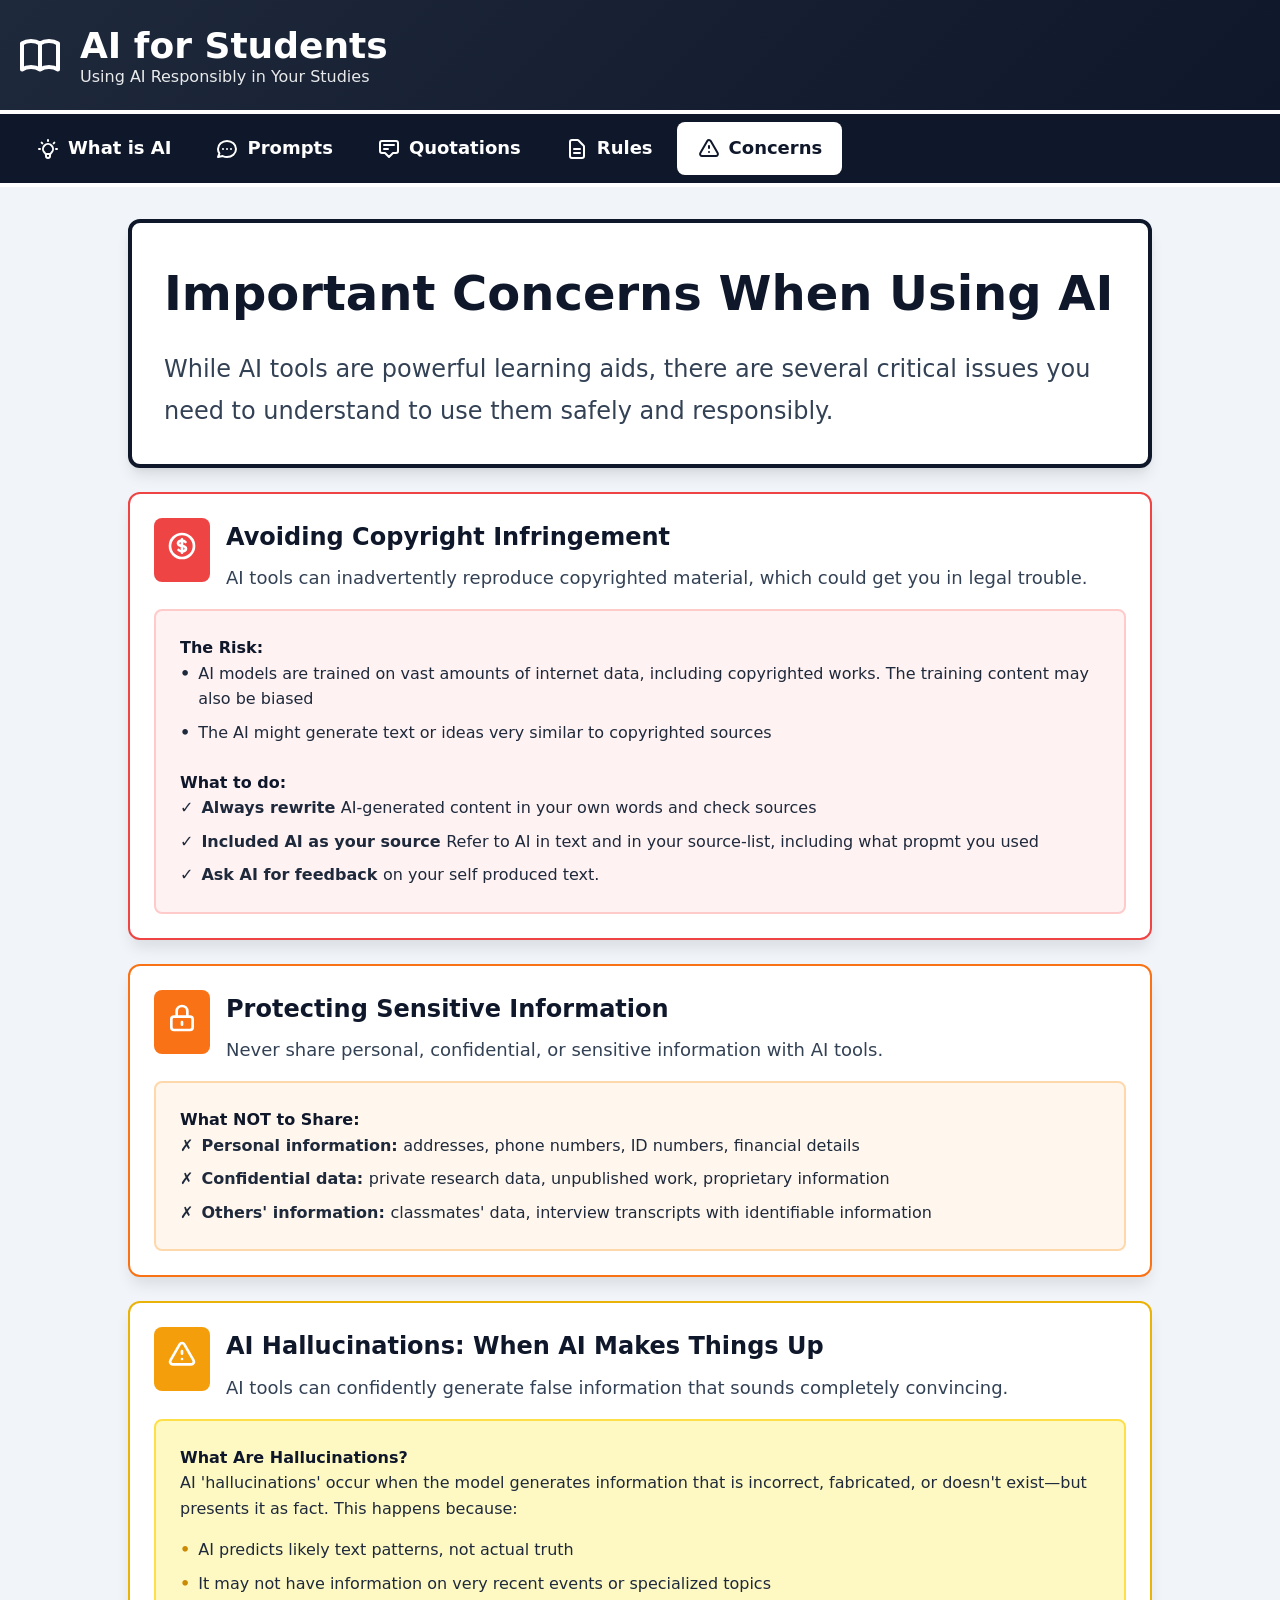
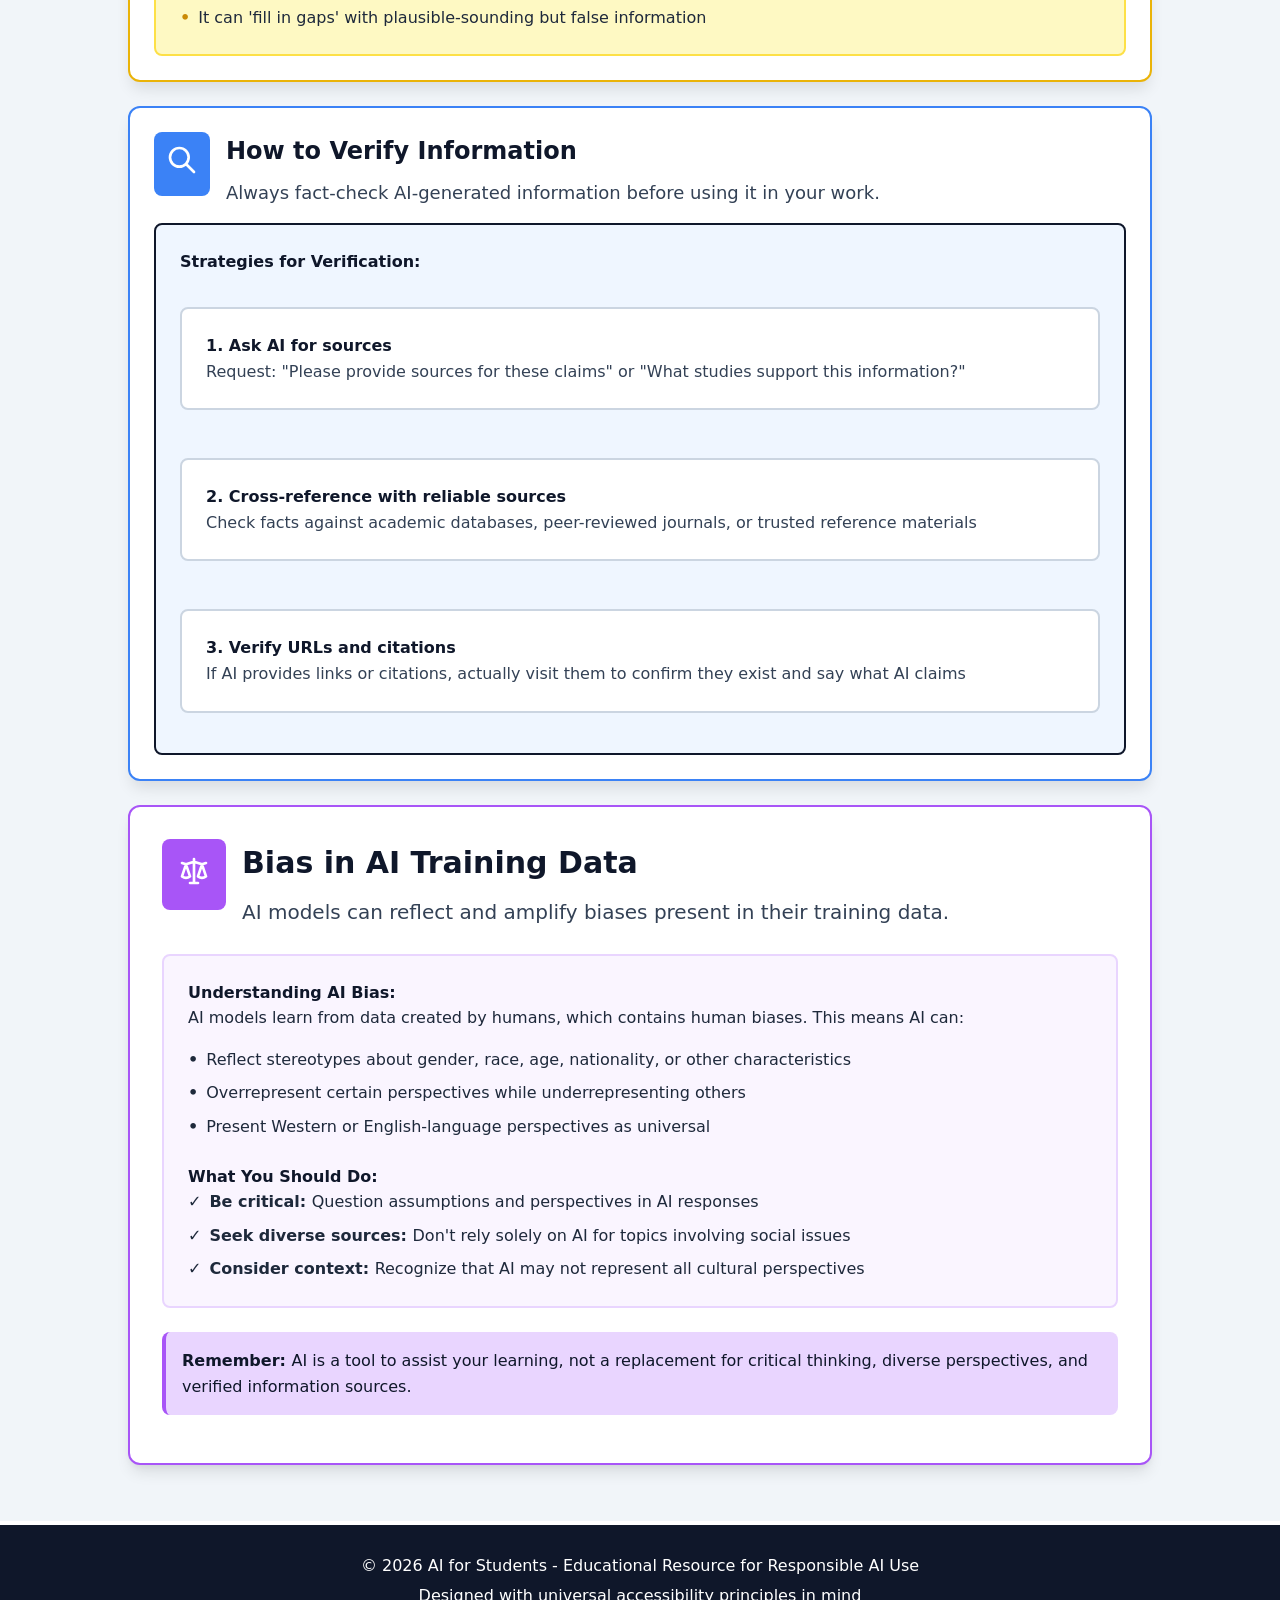
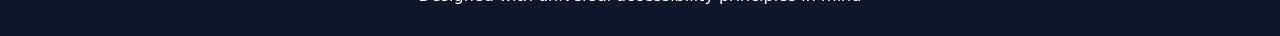
==== ethics.html @ 42eed634 "Endret til norsk, fjernet oversetting og  zoom-knappen" ====
<!DOCTYPE html>
<html lang="en">
<head>
  <meta charset="UTF-8">
  <meta name="viewport" content="width=device-width, initial-scale=1.0">
  <title>Concerns - AI for Students</title>
  <link rel="stylesheet" href="styles.css">
</head>
<body>
  <header class="header">
    <div class="container">
      <div class="header-content">
        <a href="index.html" class="logo">
          <svg class="logo-icon" fill="none" stroke="currentColor" viewBox="0 0 24 24" aria-hidden="true">
            <path stroke-linecap="round" stroke-linejoin="round" stroke-width="2" d="M12 6.253v13m0-13C10.832 5.477 9.246 5 7.5 5S4.168 5.477 3 6.253v13C4.168 18.477 5.754 18 7.5 18s3.332.477 4.5 1.253m0-13C13.168 5.477 14.754 5 16.5 5c1.747 0 3.332.477 4.5 1.253v13C19.832 18.477 18.247 18 16.5 18c-1.746 0-3.332.477-4.5 1.253"></path>
          </svg>
          <div>
            <h1 class="logo-title" data-translate="siteTitle">AI for Students</h1>
            <p class="logo-subtitle" data-translate="siteSubtitle">Using AI Responsibly in Your Studies</p>
          </div>
        </a>

        <div class="header-controls">
          <!-- <button id="languageToggle" class="btn-control" aria-label="Toggle language">
            <img id="flagIcon" src="https://flagcdn.com/w80/gb.png" alt="English" width="32" height="24">
          </button> -->
          <!-- <button id="fontSizeBtn" class="btn-control" aria-label="Increase font size">
            <svg class="icon" fill="none" stroke="currentColor" viewBox="0 0 24 24" aria-hidden="true">
              <path stroke-linecap="round" stroke-linejoin="round" stroke-width="2" d="M5 12h14M12 5l7 7-7 7"></path>
            </svg>
            <span id="fontSizeDisplay">100%</span>
          </button> -->
        </div>
      </div>
    </div>
  </header>

  <nav class="nav" aria-label="Main navigation">
    <div class="container">
      <div class="nav-links">
        <a href="what-is-ai.html" class="nav-link">
          <svg class="nav-icon" fill="none" stroke="currentColor" viewBox="0 0 24 24" aria-hidden="true">
            <path stroke-linecap="round" stroke-linejoin="round" stroke-width="2" d="M9.663 17h4.673M12 3v1m6.364 1.636l-.707.707M21 12h-1M4 12H3m3.343-5.657l-.707-.707m2.828 9.9a5 5 0 117.072 0l-.548.547A3.374 3.374 0 0014 18.469V19a2 2 0 11-4 0v-.531c0-.895-.356-1.754-.988-2.386l-.548-.547z"></path>
          </svg>
          <span data-translate="navWhatIsAI">What is AI</span>
        </a>
        <a href="prompts.html" class="nav-link">
          <svg class="nav-icon" fill="none" stroke="currentColor" viewBox="0 0 24 24" aria-hidden="true">
            <path stroke-linecap="round" stroke-linejoin="round" stroke-width="2" d="M8 12h.01M12 12h.01M16 12h.01M21 12c0 4.418-4.03 8-9 8a9.863 9.863 0 01-4.255-.949L3 20l1.395-3.72C3.512 15.042 3 13.574 3 12c0-4.418 4.03-8 9-8s9 3.582 9 8z"></path>
          </svg>
          <span data-translate="navPrompts">Prompts</span>
        </a> 
        <a href="examples.html" class="nav-link">
          <svg class="nav-icon" fill="none" stroke="currentColor" viewBox="0 0 24 24" aria-hidden="true">
            <path stroke-linecap="round" stroke-linejoin="round" stroke-width="2" d="M7 8h10M7 12h4m1 8l-4-4H5a2 2 0 01-2-2V6a2 2 0 012-2h14a2 2 0 012 2v8a2 2 0 01-2 2h-3l-4 4z"></path>
          </svg>
          <span data-translate="navQuotations">Examples</span>
        </a>  
        <a href="rules.html" class="nav-link">
          <svg class="nav-icon" fill="none" stroke="currentColor" viewBox="0 0 24 24" aria-hidden="true">
            <path stroke-linecap="round" stroke-linejoin="round" stroke-width="2" d="M9 12h6m-6 4h6m2 5H7a2 2 0 01-2-2V5a2 2 0 012-2h5.586a1 1 0 01.707.293l5.414 5.414a1 1 0 01.293.707V19a2 2 0 01-2 2z"></path>
          </svg>
          <span data-translate="navRules">Rules</span>
           <a href="ethics.html" class="nav-link">
          <svg class="nav-icon" fill="none" stroke="currentColor" viewBox="0 0 24 24" aria-hidden="true">
            <path stroke-linecap="round" stroke-linejoin="round" stroke-width="2" d="M12 9v2m0 4h.01m-6.938 4h13.856c1.54 0 2.502-1.667 1.732-3L13.732 4c-.77-1.333-2.694-1.333-3.464 0L3.34 16c-.77 1.333.192 3 1.732 3z"></path>
          </svg>
          <span data-translate="navConcerns">Ethics, copyright and plagiarism</span>
        </a>
        </a>
      </div>
    </div>
  </nav>

  <main class="main">
    <div class="container">
      <div class="content-wrapper">
        <!-- Intro Card -->
        <div class="card hero-card">
          <h2 class="hero-title">
            <span lang="en">Important Concerns When Using AI</span>
            <span lang="no" style="display:none;">Viktige å være obs på ved bruk av AI</span>
          </h2>
          <p class="hero-text">
            <span lang="en">While AI tools are powerful learning aids, there are several critical issues you need to understand to use them safely and responsibly.</span>
            <span lang="no" style="display:none;">Selv om AI-verktøy er kraftige læringshjelpemidler, er det flere kritiske problemstillinger du må forstå for å bruke dem trygt og ansvarlig.</span>
          </p>
        </div>

        <!-- Copyright -->
        <div class="rule-card border-red">
          <div class="rule-header">
            <div class="rule-icon bg-red">
              <svg class="icon-lg" fill="none" stroke="currentColor" viewBox="0 0 24 24" aria-hidden="true">
                <path stroke-linecap="round" stroke-linejoin="round" stroke-width="2" d="M12 8c-1.657 0-3 .895-3 2s1.343 2 3 2 3 .895 3 2-1.343 2-3 2m0-8c1.11 0 2.08.402 2.599 1M12 8V7m0 1v8m0 0v1m0-1c-1.11 0-2.08-.402-2.599-1M21 12a9 9 0 11-18 0 9 9 0 0118 0z"></path>
              </svg>
            </div>
            <div>
              <h3 class="rule-title">
                <span lang="en">Avoiding Copyright Infringement</span>
                <span lang="no" style="display:none;">Unngå brudd på opphavsrett</span>
              </h3>
              <p class="rule-desc">
                <span lang="en">AI tools can inadvertently reproduce copyrighted material, which could get you in legal trouble.</span>
                <span lang="no" style="display:none;">KI-verktøy kan utilsiktet reprodusere opphavsrettsbeskyttet materiale, noe som kan gi deg juridiske problemer. Unngå plagiat, inkludert selvplagiat</span>
              </p>
            </div>
          </div>

          <div class="rule-details bg-red-light">
            <div class="mb-6">
              <h4 class="font-bold mb-3">
                <span lang="en">The Risk:</span>
                <span lang="no" style="display:none;">Risikoen:</span>
              </h4>
              <ul class="rule-list">
                <li class="rule-list-item">
                  <span class="text-red-600 font-bold shrink-0">•</span>
                  <span>
                    <span lang="en">AI models are trained on vast amounts of internet data, including copyrighted works. The training content may also be biased</span>
                    <span lang="no" style="display:none;">KI-modeller er trent på store mengder internettdata, inkludert opphavsrettsbeskyttede verk. Treningsgrunnlaget kan også være partisk, så vær obs på å ikke videreføre skjevheter i informasjonsgrunnlaget</span>
                  </span>
                </li>
                <li class="rule-list-item">
                  <span class="text-red-600 font-bold shrink-0">•</span>
                  <span>
                    <span lang="en">The AI might generate text or ideas very similar to copyrighted sources</span>
                    <span lang="no" style="display:none;">KI-en kan generere tekst eller ideer som er veldig like opphavsrettsbeskyttede kilder</span>
                  </span>
                </li>
              </ul>
            </div>

            <div>
              <h4 class="font-bold mb-3">
                <span lang="en">What to do:</span>
                <span lang="no" style="display:none;">Tips:</span>
              </h4>
              <ul class="rule-list">
                <li class="rule-list-item">
                  <span class="text-green-600 font-bold text-xl shrink-0">✓</span>
                  <span>
                    <strong>
                      <span lang="en">Always rewrite</span>
                      <span lang="no" style="display:none;">Omskriv alltid</span>
                    </strong>
                    <span lang="en"> AI-generated content in your own words and check sources</span>
                    <span lang="no" style="display:none;"> AI-generert innhold med dine egne ord og vær kildekritisk</span>
                  </span>
                </li>
                                <li class="rule-list-item">
                  <span class="text-green-600 font-bold text-xl shrink-0">✓</span>
                  <span>
                    <strong>
                      <span lang="en">Included AI as your source</span>
                      <span lang="no" style="display:none;">Inluder KI i kilder og siter korrekt</span>
                    </strong>
                    <span lang="en">Refer to AI in text and in your source-list, including what propmt you used</span>
                    <span lang="no" style="display:none;"> Før opp KI-verktøyet og prompt i kildelisten din, samt løpende i teksten ved direkte sitering</span>
                  </span>
                </li>
                <li class="rule-list-item">
                  <span class="text-green-600 font-bold text-xl shrink-0">✓</span>
                  <span>
                    <strong>
                      <span lang="en">Ask AI for feedback</span>
                      <span lang="no" style="display:none;">Be KI om tilbakemelding</span>
                    </strong>
                    <span lang="en"> on your self produced text. </span>
                    <span lang="no" style="display:none;">på din egenproduserte tekst</span>
                  </span>
                </li>
              </ul>
            </div>
          </div>
        </div>

        <!-- Privacy -->
        <div class="rule-card border-orange">
          <div class="rule-header">
            <div class="rule-icon bg-orange">
              <svg class="icon-lg" fill="none" stroke="currentColor" viewBox="0 0 24 24" aria-hidden="true">
                <path stroke-linecap="round" stroke-linejoin="round" stroke-width="2" d="M12 15v2m-6 4h12a2 2 0 002-2v-6a2 2 0 00-2-2H6a2 2 0 00-2 2v6a2 2 0 002 2zm10-10V7a4 4 0 00-8 0v4h8z"></path>
              </svg>
            </div>
            <div>
              <h3 class="rule-title">
                <span lang="en">Protecting Sensitive Information</span>
                <span lang="no" style="display:none;">Beskytte sensitiv informasjon</span>
              </h3>
              <p class="rule-desc">
                <span lang="en">Never share personal, confidential, or sensitive information with AI tools.</span>
                <span lang="no" style="display:none;">Del aldri personlig, konfidensiell eller sensitiv informasjon med KI-verktøy.</span>
              </p>
            </div>
          </div>

          <div class="rule-details bg-orange-light">
            <h4 class="font-bold mb-3">
              <span lang="en">What NOT to Share:</span>
              <span lang="no" style="display:none;">Hva du IKKE skal dele:</span>
            </h4>
            <ul class="rule-list">
              <li class="rule-list-item">
                <span class="text-orange-600 font-bold shrink-0">✗</span>
                <span>
                  <strong>
                    <span lang="en">Personal information:</span>
                    <span lang="no" style="display:none;">Personlig informasjon:</span>
                  </strong>
                  <span lang="en"> addresses, phone numbers, ID numbers, financial details</span>
                  <span lang="no" style="display:none;"> adresser, telefonnumre, ID-numre, økonomiske detaljer</span>
                </span>
              </li>
              <li class="rule-list-item">
                <span class="text-orange-600 font-bold shrink-0">✗</span>
                <span>
                  <strong>
                    <span lang="en">Confidential data:</span>
                    <span lang="no" style="display:none;">Konfidensiell data:</span>
                  </strong>
                  <span lang="en"> private research data, unpublished work, proprietary information</span>
                  <span lang="no" style="display:none;"> private forskningsdata, upublisert arbeid, proprietær informasjon</span>
                </span>
              </li>
              <li class="rule-list-item">
                <span class="text-orange-600 font-bold shrink-0">✗</span>
                <span>
                  <strong>
                    <span lang="en">Others' information:</span>
                    <span lang="no" style="display:none;">Andres informasjon:</span>
                  </strong>
                  <span lang="en"> classmates' data, interview transcripts with identifiable information</span>
                  <span lang="no" style="display:none;"> medstudenteres data, intervjuutskrifter med identifiserbar informasjon</span>
                </span>
              </li>
            </ul>
          </div>
        </div>

        <!-- AI Hallucinations -->
        <div class="rule-card border-amber" style="border-color: #eab308;">
          <div class="rule-header">
            <div class="rule-icon bg-amber">
              <svg class="icon-lg" fill="none" stroke="currentColor" viewBox="0 0 24 24" aria-hidden="true">
                <path stroke-linecap="round" stroke-linejoin="round" stroke-width="2" d="M12 9v2m0 4h.01m-6.938 4h13.856c1.54 0 2.502-1.667 1.732-3L13.732 4c-.77-1.333-2.694-1.333-3.464 0L3.34 16c-.77 1.333.192 3 1.732 3z"></path>
              </svg>
            </div>
            <div>
              <h3 class="rule-title">
                <span lang="en">AI Hallucinations: When AI Makes Things Up</span>
                <span lang="no" style="display:none;">KI-hallusinasjoner: Når AI finner på ting</span>
              </h3>
              <p class="rule-desc">
                <span lang="en">AI tools can confidently generate false information that sounds completely convincing.</span>
                <span lang="no" style="display:none;">AI-verktøy kan selvsikkert generere falsk informasjon som høres helt overbevisende ut.</span>
              </p>
            </div>
          </div>

          <div class="rule-details" style="background: #fef9c3; border-color: #fde047;">
            <h4 class="font-bold mb-3">
              <span lang="en">What Are Hallucinations?</span>
              <span lang="no" style="display:none;">Hva er hallusinasjoner?</span>
            </h4>
            <p class="mb-4" style="color: var(--color-slate-800);">
              <span lang="en">AI 'hallucinations' occur when the model generates information that is incorrect, fabricated, or doesn't exist—but presents it as fact. This happens because:</span>
              <span lang="no" style="display:none;">AI-'hallusinasjoner' oppstår når modellen genererer informasjon som er ukorrekt, oppdiktet eller ikke eksisterer—men presenterer det som fakta. Dette skjer fordi:</span>
            </p>
            <ul class="rule-list">
              <li class="rule-list-item">
                <span style="color: #ca8a04;" class="font-bold shrink-0">•</span>
                <span>
                  <span lang="en">AI predicts likely text patterns, not actual truth</span>
                  <span lang="no" style="display:none;">AI forutsier sannsynlige tekstmønstre, ikke faktisk sannhet</span>
                </span>
              </li>
              <li class="rule-list-item">
                <span style="color: #ca8a04;" class="font-bold shrink-0">•</span>
                <span>
                  <span lang="en">It may not have information on very recent events or specialized topics</span>
                  <span lang="no" style="display:none;">Den har kanskje ikke informasjon om svært nylige hendelser eller spesialiserte emner</span>
                </span>
              </li>
              <li class="rule-list-item">
                <span style="color: #ca8a04;" class="font-bold shrink-0">•</span>
                <span>
                  <span lang="en">It can 'fill in gaps' with plausible-sounding but false information</span>
                  <span lang="no" style="display:none;">Den kan 'fylle hull' med plausibel, men falsk informasjon</span>
                </span>
              </li>
            </ul>
          </div>
        </div>

        <!-- Verification -->
        <div class="rule-card border-blue">
          <div class="rule-header">
            <div class="rule-icon bg-blue">
              <svg class="icon-lg" fill="none" stroke="currentColor" viewBox="0 0 24 24" aria-hidden="true">
                <path stroke-linecap="round" stroke-linejoin="round" stroke-width="2" d="M21 21l-6-6m2-5a7 7 0 11-14 0 7 7 0 0114 0z"></path>
              </svg>
            </div>
            <div>
              <h3 class="rule-title">
                <span lang="en">How to Verify Information</span>
                <span lang="no" style="display:none;">Hvordan verifisere informasjon</span>
              </h3>
              <p class="rule-desc">
                <span lang="en">Always fact-check AI-generated information before using it in your work.</span>
                <span lang="no" style="display:none;">Faktatsjekk alltid AI-generert informasjon før du bruker den i arbeidet ditt.</span>
              </p>
            </div>
          </div>

          <div class="rule-details bg-blue-light">
            <h4 class="font-bold mb-4">
              <span lang="en">Strategies for Verification:</span>
              <span lang="no" style="display:none;">Strategier for verifisering:</span>
            </h4>

            <div style="display: flex; flex-direction: column; gap: 1rem;">
              <div class="example-box" style="background: white; border-color: var(--color-slate-300);">
                <p class="font-bold mb-2">
                  <span lang="en">1. Ask AI for sources</span>
                  <span lang="no" style="display:none;">1. Be AI om kilder</span>
                </p>
                <p style="color: var(--color-slate-700);">
                  <span lang="en">Request: "Please provide sources for these claims" or "What studies support this information?"</span>
                  <span lang="no" style="display:none;">Be om: "Vennligst oppgi kilder for disse påstandene" eller "Hvilke studier støtter denne informasjonen?"</span>
                </p>
              </div>

              <div class="example-box" style="background: white; border-color: var(--color-slate-300);">
                <p class="font-bold mb-2">
                  <span lang="en">2. Cross-reference with reliable sources</span>
                  <span lang="no" style="display:none;">2. Kryssreferenser med pålitelige kilder</span>
                </p>
                <p style="color: var(--color-slate-700);">
                  <span lang="en">Check facts against academic databases, peer-reviewed journals, or trusted reference materials</span>
                  <span lang="no" style="display:none;">Sjekk fakta mot akademiske databaser, fagfellevurderte tidsskrifter eller pålitelige referansematerialer</span>
                </p>
              </div>

              <div class="example-box" style="background: white; border-color: var(--color-slate-300);">
                <p class="font-bold mb-2">
                  <span lang="en">3. Verify URLs and citations</span>
                  <span lang="no" style="display:none;">3. Verifiser URL-er og sitater</span>
                </p>
                <p style="color: var(--color-slate-700);">
                  <span lang="en">If AI provides links or citations, actually visit them to confirm they exist and say what AI claims</span>
                  <span lang="no" style="display:none;">Hvis AI gir lenker eller sitater, faktisk besøk dem for å bekrefte at de eksisterer og sier det AI påstår</span>
                </p>
              </div>
            </div>
          </div>
        </div>

        <!-- Bias -->
        <div class="card" style="border: 2px solid var(--color-purple-500);">
          <div class="section-header mb-6">
            <div class="section-icon bg-purple">
              <svg class="icon-lg" fill="none" stroke="currentColor" viewBox="0 0 24 24" aria-hidden="true">
                <path stroke-linecap="round" stroke-linejoin="round" stroke-width="2" d="M3 6l3 1m0 0l-3 9a5.002 5.002 0 006.001 0M6 7l3 9M6 7l6-2m6 2l3-1m-3 1l-3 9a5.002 5.002 0 006.001 0M18 7l3 9m-3-9l-6-2m0-2v2m0 16V5m0 16H9m3 0h3"></path>
              </svg>
            </div>
            <div>
              <h3 class="section-title">
                <span lang="en">Bias in AI Training Data</span>
                <span lang="no" style="display:none;">Skjevhet i AI-treningsdata</span>
              </h3>
              <p class="section-desc">
                <span lang="en">AI models can reflect and amplify biases present in their training data.</span>
                <span lang="no" style="display:none;">AI-modeller kan reflektere og forsterke skjevheter som finnes i treningsdataene deres.</span>
              </p>
            </div>
          </div>

          <div class="example-box" style="background: #faf5ff; border-color: #e9d5ff;">
            <h4 class="font-bold mb-3">
              <span lang="en">Understanding AI Bias:</span>
              <span lang="no" style="display:none;">Forstå AI-skjevhet:</span>
            </h4>
            <p class="mb-4" style="color: var(--color-slate-800);">
              <span lang="en">AI models learn from data created by humans, which contains human biases. This means AI can:</span>
              <span lang="no" style="display:none;">AI-modeller lærer fra data laget av mennesker, som inneholder menneskelige skjevheter. Dette betyr at AI kan:</span>
            </p>
            <ul class="rule-list mb-6">
              <li class="rule-list-item">
                <span class="text-purple-600 font-bold shrink-0">•</span>
                <span>
                  <span lang="en">Reflect stereotypes about gender, race, age, nationality, or other characteristics</span>
                  <span lang="no" style="display:none;">Reflektere stereotypier om kjønn, rase, alder, nasjonalitet eller andre egenskaper</span>
                </span>
              </li>
              <li class="rule-list-item">
                <span class="text-purple-600 font-bold shrink-0">•</span>
                <span>
                  <span lang="en">Overrepresent certain perspectives while underrepresenting others</span>
                  <span lang="no" style="display:none;">Overrepresentere visse perspektiver mens andre underrepresenteres</span>
                </span>
              </li>
              <li class="rule-list-item">
                <span class="text-purple-600 font-bold shrink-0">•</span>
                <span>
                  <span lang="en">Present Western or English-language perspectives as universal</span>
                  <span lang="no" style="display:none;">Presentere vestlige eller engelskspråklige perspektiver som universelle</span>
                </span>
              </li>
            </ul>

            <h4 class="font-bold mb-3">
              <span lang="en">What You Should Do:</span>
              <span lang="no" style="display:none;">Hva du bør gjøre:</span>
            </h4>
            <ul class="rule-list">
              <li class="rule-list-item">
                <span class="text-green-600 font-bold text-xl shrink-0">✓</span>
                <span>
                  <strong>
                    <span lang="en">Be critical:</span>
                    <span lang="no" style="display:none;">Vær kritisk:</span>
                  </strong>
                  <span lang="en"> Question assumptions and perspectives in AI responses</span>
                  <span lang="no" style="display:none;"> Sett spørsmålstegn ved antakelser og perspektiver i AI-svar</span>
                </span>
              </li>
              <li class="rule-list-item">
                <span class="text-green-600 font-bold text-xl shrink-0">✓</span>
                <span>
                  <strong>
                    <span lang="en">Seek diverse sources:</span>
                    <span lang="no" style="display:none;">Søk ulike kilder:</span>
                  </strong>
                  <span lang="en"> Don't rely solely on AI for topics involving social issues</span>
                  <span lang="no" style="display:none;"> Ikke stol utelukkende på AI for emner som involverer sosiale spørsmål</span>
                </span>
              </li>
              <li class="rule-list-item">
                <span class="text-green-600 font-bold text-xl shrink-0">✓</span>
                <span>
                  <strong>
                    <span lang="en">Consider context:</span>
                    <span lang="no" style="display:none;">Vurder kontekst:</span>
                  </strong>
                  <span lang="en"> Recognize that AI may not represent all cultural perspectives</span>
                  <span lang="no" style="display:none;"> Anerkjenn at AI kanskje ikke representerer alle kulturelle perspektiver</span>
                </span>
              </li>
            </ul>
          </div>

          <div class="alert-box alert-info mt-6" style="background: #e9d5ff; border-color: #a855f7;">
            <p>
              <strong>
                <span lang="en">Remember:</span>
                <span lang="no" style="display:none;">Husk:</span>
              </strong>
              <span lang="en"> AI is a tool to assist your learning, not a replacement for critical thinking, diverse perspectives, and verified information sources.</span>
              <span lang="no" style="display:none;"> AI er et verktøy for å hjelpe læringen din, ikke en erstatning for kritisk tenkning, ulike perspektiver og verifiserte informasjonskilder.</span>
            </p>
          </div>
        </div>
      </div>
    </div>
  </main>

  <footer class="footer">
    <div class="container">
      <p data-translate="footerText">© 2026 AI for Students - Educational Resource for Responsible AI Use</p>
      <p data-translate="footerAccessibility">Designed with universal accessibility principles in mind</p>
    </div>
  </footer>

  <script src="script.js"></script>
  <script src="rules-translate.js"></script>
</body>
</html>
---- styles.css ----
/* Reset and Base Styles */
* {
  margin: 0;
  padding: 0;
  box-sizing: border-box;
}

:root {
  --font-size-base: 16px;
  --color-slate-50: #f8fafc;
  --color-slate-100: #f1f5f9;
  --color-slate-200: #e2e8f0;
  --color-slate-300: #cbd5e1;
  --color-slate-700: #334155;
  --color-slate-800: #1e293b;
  --color-slate-900: #0f172a;
  --color-blue-50: #eff6ff;
  --color-blue-400: #60a5fa;
  --color-blue-500: #3b82f6;
  --color-blue-600: #2563eb;
  --color-blue-700: #1d4ed8;
  --color-green-50: #f0fdf4;
  --color-green-200: #bbf7d0;
  --color-green-500: #22c55e;
  --color-amber-50: #fffbeb;
  --color-amber-200: #fde68a;
  --color-amber-500: #f59e0b;
  --color-amber-600: #d97706;
  --color-purple-500: #a855f7;
  --color-red-50: #fef2f2;
  --color-red-200: #fecaca;
  --color-red-500: #ef4444;
  --color-red-600: #dc2626;
  --color-orange-50: #fff7ed;
  --color-orange-200: #fed7aa;
  --color-orange-500: #f97316;
  --color-orange-600: #ea580c;
}

html {
  font-size: var(--font-size-base);
}

body {
  font-family: system-ui, -apple-system, BlinkMacSystemFont, 'Segoe UI', Roboto, 'Helvetica Neue', Arial, sans-serif;
  line-height: 1.6;
  color: var(--color-slate-900);
  background-color: var(--color-slate-100);
  min-height: 100vh;
  display: flex;
  flex-direction: column;
}

/* Container */
.container {
  max-width: 1280px;
  margin: 0 auto;
  padding: 0 1rem;
}

/* Header */
.header {
  background: linear-gradient(135deg, var(--color-slate-800) 0%, var(--color-slate-900) 100%);
  color: white;
  padding: 1.5rem 0;
  box-shadow: 0 4px 6px rgba(0, 0, 0, 0.1);
}

.header-content {
  display: flex;
  justify-content: space-between;
  align-items: center;
  gap: 1rem;
  flex-wrap: wrap;
}

.logo {
  display: flex;
  align-items: center;
  gap: 1rem;
  text-decoration: none;
  color: white;
}

.logo-icon {
  width: 3rem;
  height: 3rem;
  flex-shrink: 0;
}

.logo-title {
  font-size: 1.875rem;
  font-weight: bold;
  line-height: 1.2;
}

.logo-subtitle {
  font-size: 0.875rem;
  opacity: 0.9;
  line-height: 1.2;
}

.header-controls {
  display: flex;
  gap: 0.75rem;
  align-items: center;
}

.btn-control {
  background: white;
  color: var(--color-slate-900);
  border: none;
  padding: 0.75rem 1rem;
  border-radius: 0.5rem;
  font-size: 1.125rem;
  font-weight: 600;
  cursor: pointer;
  display: flex;
  align-items: center;
  gap: 0.5rem;
  transition: all 0.2s;
  min-height: 48px;
  min-width: 48px;
}

.btn-control:hover {
  background: var(--color-slate-100);
  transform: scale(1.05);
}

.btn-control:focus {
  outline: 4px solid var(--color-blue-400);
  outline-offset: 2px;
}

.icon {
  width: 1.5rem;
  height: 1.5rem;
}

.icon-lg {
  width: 2rem;
  height: 2rem;
}

/* Navigation */
.nav {
  background-color: var(--color-slate-900);
  border-top: 4px solid white;
  border-bottom: 4px solid white;
}

.nav-links {
  display: flex;
  gap: 0.25rem;
  overflow-x: auto;
  padding: 0.5rem 0;
}

.nav-link {
  display: flex;
  align-items: center;
  gap: 0.5rem;
  padding: 0.75rem 1.25rem;
  color: white;
  text-decoration: none;
  font-size: 1.125rem;
  font-weight: 600;
  border-radius: 0.5rem;
  transition: all 0.2s;
  white-space: nowrap;
  min-height: 48px;
}

.nav-link:hover {
  background-color: var(--color-slate-700);
}

.nav-link:focus {
  outline: 4px solid var(--color-blue-400);
  outline-offset: 2px;
}

.nav-link.active {
  background-color: white;
  color: var(--color-slate-900);
}

.nav-icon {
  width: 1.5rem;
  height: 1.5rem;
  flex-shrink: 0;
}

/* Main Content */
.main {
  flex: 1;
  padding: 2rem 0;
}

.content-wrapper {
  max-width: 64rem;
  margin: 0 auto;
}

/* Cards */
.card {
  background: white;
  border-radius: 0.75rem;
  box-shadow: 0 10px 15px -3px rgba(0, 0, 0, 0.1), 0 4px 6px -2px rgba(0, 0, 0, 0.05);
  padding: 1.5rem;
  margin-bottom: 1.5rem;
}

.hero-card {
  border: 4px solid var(--color-slate-900);
}

.hero-title {
  font-size: 2.25rem;
  font-weight: bold;
  margin-bottom: 1rem;
}

.hero-text {
  font-size: 1.25rem;
  color: var(--color-slate-700);
  line-height: 1.75;
}

/* Section Grid */
.sections-grid {
  display: grid;
  grid-template-columns: 1fr;
  gap: 1.5rem;
  margin-bottom: 1.5rem;
}

@media (min-width: 640px) {
  .sections-grid {
    grid-template-columns: repeat(2, 1fr);
  }
}

.section-card {
  background: white;
  border-radius: 0.75rem;
  box-shadow: 0 10px 15px -3px rgba(0, 0, 0, 0.1);
  padding: 1.5rem;
  border: 2px solid var(--color-slate-200);
  text-decoration: none;
  color: inherit;
  transition: all 0.3s;
  display: block;
}

.section-card:hover {
  border-color: var(--color-slate-900);
  box-shadow: 0 20px 25px -5px rgba(0, 0, 0, 0.1), 0 10px 10px -5px rgba(0, 0, 0, 0.04);
  transform: translateY(-2px);
}

.section-card:focus {
  outline: 4px solid var(--color-blue-400);
  outline-offset: 2px;
}

.section-header {
  display: flex;
  gap: 1rem;
  align-items: flex-start;
}

.section-icon {
  padding: 1rem;
  border-radius: 0.5rem;
  flex-shrink: 0;
  color: white;
}

.bg-blue { background-color: var(--color-blue-500); }
.bg-green { background-color: var(--color-green-500); }
.bg-amber { background-color: var(--color-amber-500); }
.bg-purple { background-color: var(--color-purple-500); }
.bg-red { background-color: var(--color-red-500); }
.bg-orange { background-color: var(--color-orange-500); }

.section-content {
  flex: 1;
  min-width: 0;
}

.section-title {
  font-size: 1.5rem;
  font-weight: bold;
  margin-bottom: 0.5rem;
}

.section-desc {
  font-size: 1.125rem;
  color: var(--color-slate-700);
  line-height: 1.75;
}

/* Tips Card */
.tips-card {
  background: var(--color-blue-50);
  border: 4px solid var(--color-blue-600);
  border-radius: 0.75rem;
  padding: 1.5rem;
}

.tips-title {
  font-size: 1.5rem;
  font-weight: bold;
  margin-bottom: 1rem;
}

.tips-list {
  list-style: none;
  display: flex;
  flex-direction: column;
  gap: 0.75rem;
}

.tip-item {
  display: flex;
  gap: 0.75rem;
  align-items: flex-start;
  font-size: 1.125rem;
  color: var(--color-slate-800);
}

.tip-check {
  color: var(--color-blue-600);
  font-weight: bold;
  font-size: 1.25rem;
  flex-shrink: 0;
}

/* Content Sections */
.content-card {
  background: white;
  border-radius: 0.75rem;
  box-shadow: 0 10px 15px -3px rgba(0, 0, 0, 0.1);
  padding: 1.5rem;
  margin-bottom: 1.5rem;
}

.content-title {
  font-size: 2.25rem;
  font-weight: bold;
  margin-bottom: 1rem;
}

.content-text {
  font-size: 1.125rem;
  color: var(--color-slate-700);
  line-height: 1.75;
  margin-bottom: 1rem;
}

.example-box {
  background: var(--color-slate-50);
  border: 2px solid var(--color-slate-300);
  border-radius: 0.5rem;
  padding: 1.5rem;
  margin: 1rem 0;
}

.example-title {
  font-weight: bold;
  margin-bottom: 0.5rem;
  font-size: 1.125rem;
}

.example-content {
  font-size: 1rem;
  line-height: 1.75;
}

.code-block {
  background: var(--color-slate-900);
  color: var(--color-slate-100);
  padding: 1rem;
  border-radius: 0.5rem;
  font-family: 'Courier New', monospace;
  font-size: 0.875rem;
  overflow-x: auto;
  margin: 1rem 0;
}

.alert-box {
  padding: 1rem;
  border-radius: 0.5rem;
  border-left: 4px solid;
  margin: 1rem 0;
}

.alert-warning {
  background: var(--color-amber-50);
  border-color: var(--color-amber-600);
  color: var(--color-slate-900);
}

.alert-danger {
  background: var(--color-red-50);
  border-color: var(--color-red-600);
  color: var(--color-slate-900);
}

.alert-info {
  background: var(--color-blue-50);
  border-color: var(--color-blue-600);
  color: var(--color-slate-900);
}

/* Rule Cards */
.rule-card {
  background: white;
  border-radius: 0.75rem;
  box-shadow: 0 10px 15px -3px rgba(0, 0, 0, 0.1);
  padding: 1.5rem;
  border: 2px solid;
  margin-bottom: 1.5rem;
}

.rule-card.border-amber { border-color: var(--color-amber-500); }
.rule-card.border-red { border-color: var(--color-red-500); }
.rule-card.border-orange { border-color: var(--color-orange-500); }
.rule-card.border-green { border-color: var(--color-green-500); }
.rule-card.border-blue { border-color: var(--color-blue-500); }

.rule-header {
  display: flex;
  gap: 1rem;
  align-items: flex-start;
  margin-bottom: 1rem;
}

.rule-icon {
  padding: 0.75rem;
  border-radius: 0.5rem;
  color: white;
  flex-shrink: 0;
}

.rule-title {
  font-size: 1.5rem;
  font-weight: bold;
  margin-bottom: 0.5rem;
}

.rule-desc {
  font-size: 1.125rem;
  color: var(--color-slate-700);
}

.rule-details {
  padding: 1.5rem;
  border-radius: 0.5rem;
  border: 2px solid;
}

.rule-details.bg-amber-light { 
  background: var(--color-amber-50); 
  border-color: var(--color-amber-200);
}

.rule-details.bg-red-light { 
  background: var(--color-red-50); 
  border-color: var(--color-red-200);
}

.rule-details.bg-orange-light { 
  background: var(--color-orange-50); 
  border-color: var(--color-orange-200);
}

.rule-details.bg-green-light { 
  background: var(--color-green-50); 
  border-color: var(--color-green-200);
}

.rule-details.bg-blue-light { 
  background: var(--color-blue-50); 
  border-color: var(--color-blue-200);
}

.rule-list {
  list-style: none;
  display: flex;
  flex-direction: column;
  gap: 0.5rem;
}

.rule-list-item {
  display: flex;
  gap: 0.5rem;
  align-items: flex-start;
  font-size: 1rem;
  color: var(--color-slate-800);
}

/* Footer */
.footer {
  background-color: var(--color-slate-900);
  color: white;
  text-align: center;
  padding: 1.5rem;
  margin-top: auto;
  border-top: 4px solid white;
}

.footer p {
  margin: 0.25rem 0;
}

/* Responsive Typography */
@media (min-width: 1024px) {
  .logo-title {
    font-size: 2.25rem;
  }
  
  .logo-subtitle {
    font-size: 1rem;
  }
  
  .hero-title {
    font-size: 3rem;
  }
  
  .hero-text {
    font-size: 1.5rem;
  }
  
  .section-title {
    font-size: 1.875rem;
  }
  
  .section-desc {
    font-size: 1.25rem;
  }
  
  .content-title {
    font-size: 3rem;
  }
  
  .content-text {
    font-size: 1.25rem;
  }
  
  .card {
    padding: 2rem;
  }
  
  .section-card {
    padding: 1.5rem;
  }
  
  .tips-card {
    padding: 2rem;
  }
}

/* Font Size Adjustments */
body.font-medium {
  --font-size-base: 18px;
}

body.font-large {
  --font-size-base: 20px;
}

body.font-xlarge {
  --font-size-base: 22px;
}

/* Links */
a.link {
  color: var(--color-blue-600);
  text-decoration: underline;
  font-weight: 500;
}

a.link:hover {
  color: var(--color-blue-700);
}

/* Utility Classes */
.mb-4 { margin-bottom: 1rem; }
.mb-6 { margin-bottom: 1.5rem; }
.mt-4 { margin-top: 1rem; }
.mt-6 { margin-top: 1.5rem; }
.font-bold { font-weight: bold; }
.text-center { text-align: center; }

/* Accessibility */
.sr-only {
  position: absolute;
  width: 1px;
  height: 1px;
  padding: 0;
  margin: -1px;
  overflow: hidden;
  clip: rect(0, 0, 0, 0);
  white-space: nowrap;
  border-width: 0;
}

/* High Contrast Focus Indicators */
*:focus-visible {
  outline: 4px solid var(--color-blue-400);
  outline-offset: 2px;
}
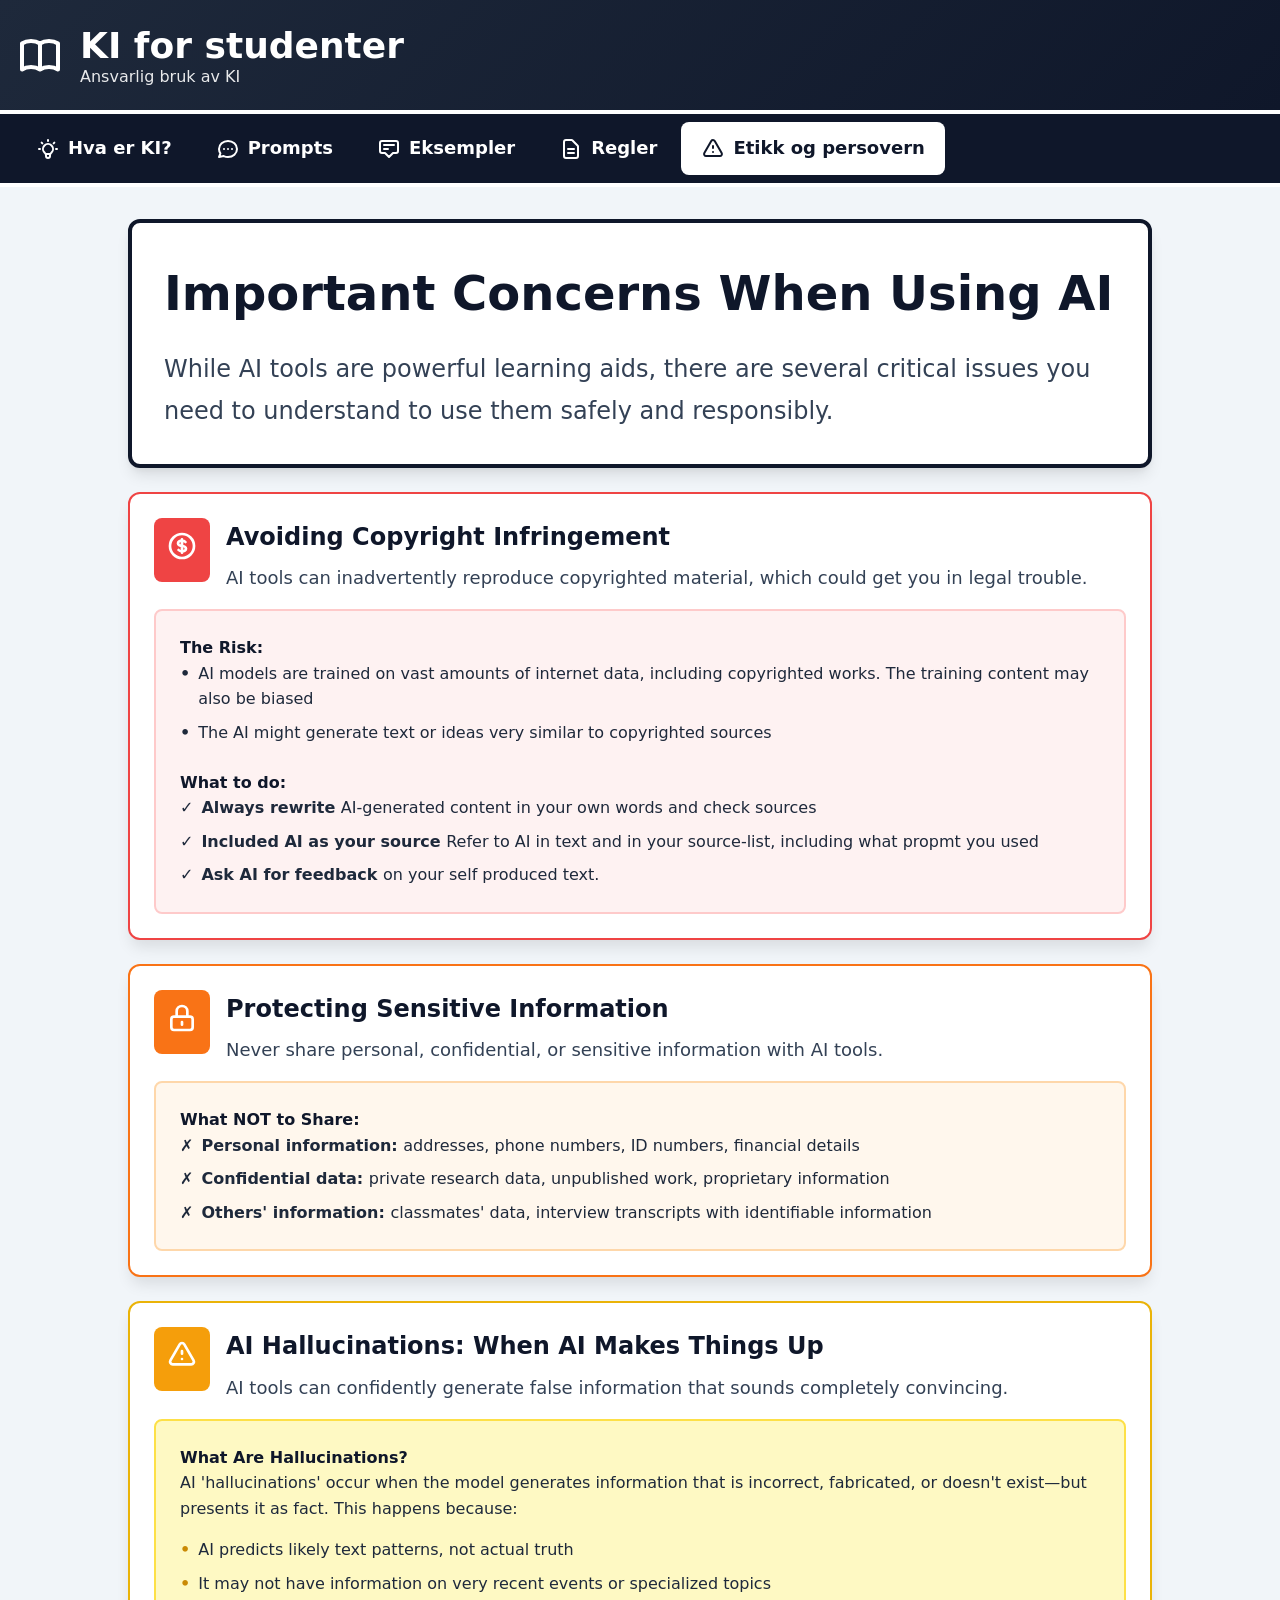
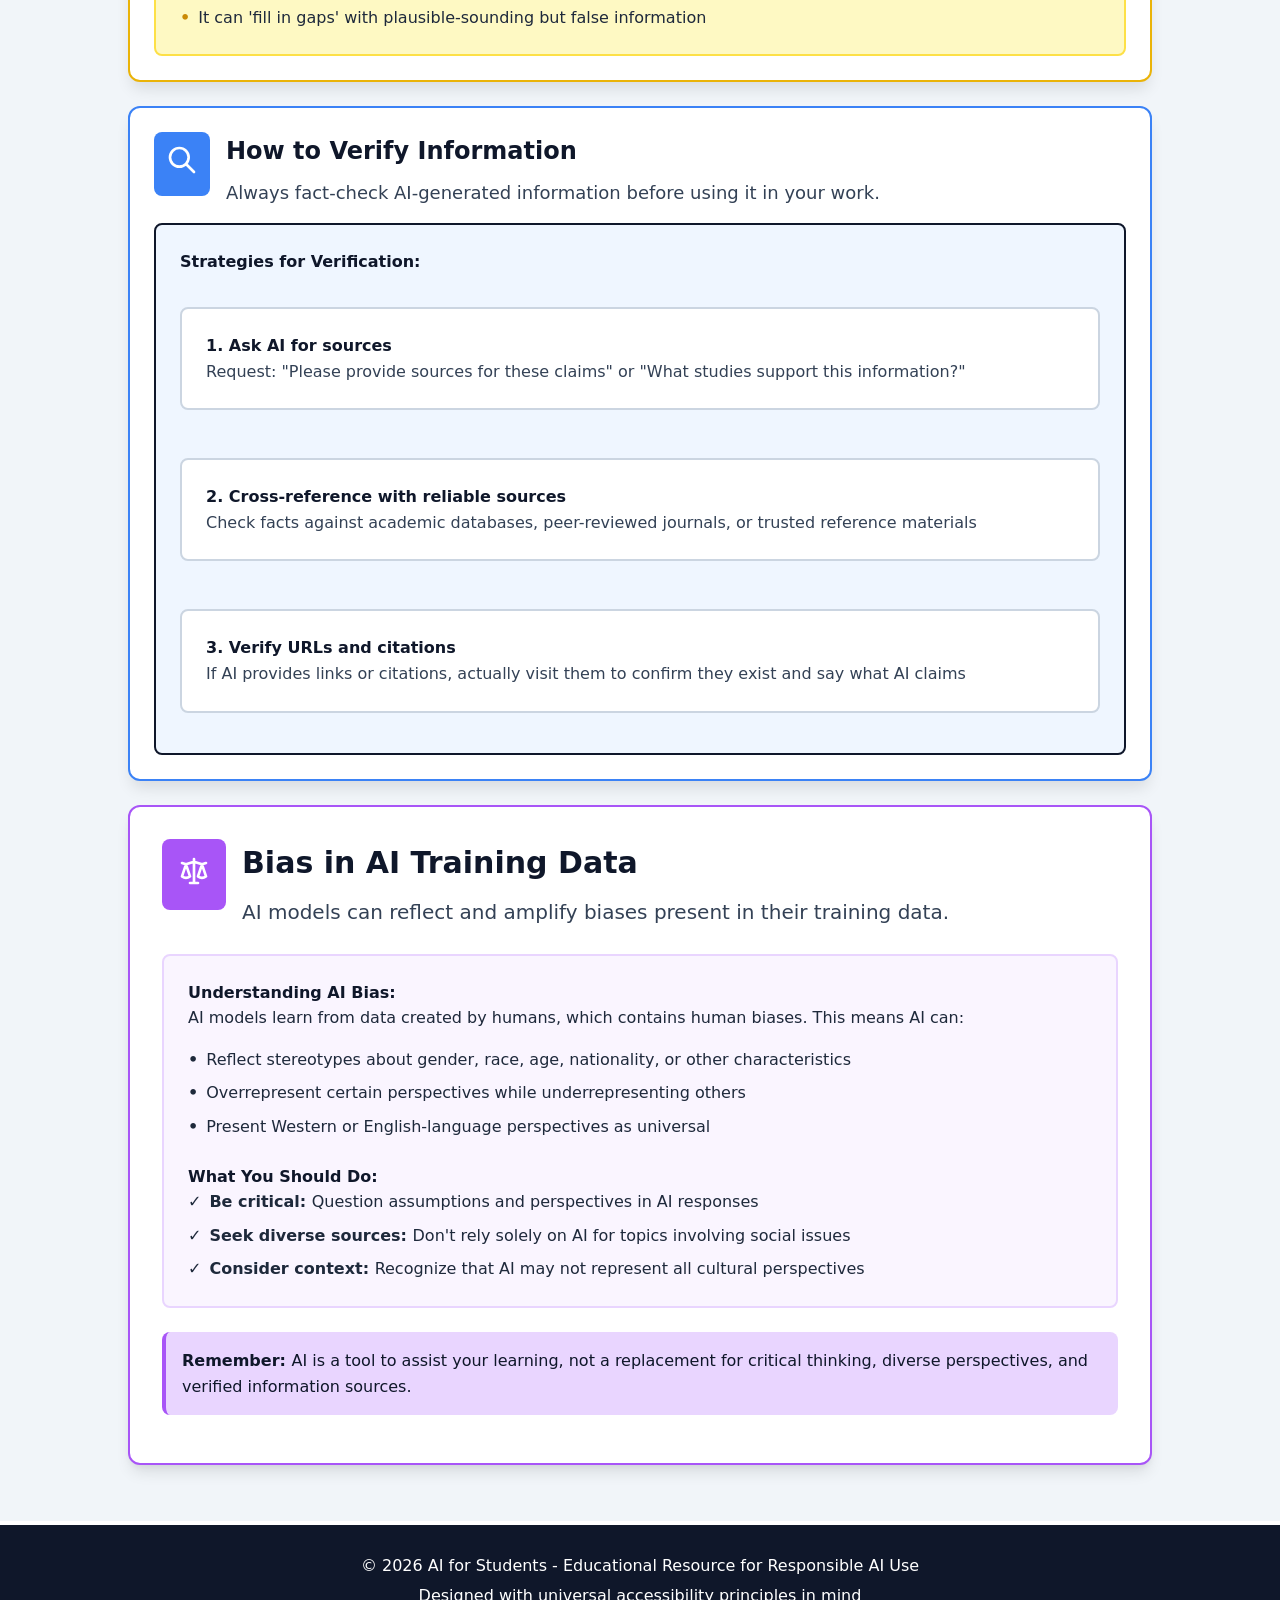
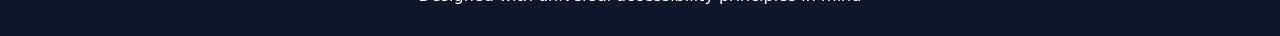
==== commit 1b896ec7: "OVersatt til norsk i mehnyen" ====
--- a/ethics.html
+++ b/ethics.html
@@ -1,9 +1,9 @@
 <!DOCTYPE html>
-<html lang="en">
+<html lang="no">
 <head>
   <meta charset="UTF-8">
   <meta name="viewport" content="width=device-width, initial-scale=1.0">
-  <title>Concerns - AI for Students</title>
+  <title>Hva er KI - Guide for studenter</title>
   <link rel="stylesheet" href="styles.css">
 </head>
 <body>
@@ -15,8 +15,8 @@
             <path stroke-linecap="round" stroke-linejoin="round" stroke-width="2" d="M12 6.253v13m0-13C10.832 5.477 9.246 5 7.5 5S4.168 5.477 3 6.253v13C4.168 18.477 5.754 18 7.5 18s3.332.477 4.5 1.253m0-13C13.168 5.477 14.754 5 16.5 5c1.747 0 3.332.477 4.5 1.253v13C19.832 18.477 18.247 18 16.5 18c-1.746 0-3.332.477-4.5 1.253"></path>
           </svg>
           <div>
-            <h1 class="logo-title" data-translate="siteTitle">AI for Students</h1>
-            <p class="logo-subtitle" data-translate="siteSubtitle">Using AI Responsibly in Your Studies</p>
+            <h1 class="logo-title" >KI for studenter</h1>
+            <p class="logo-subtitle">Ansvarlig bruk av KI</p>
           </div>
         </a>
 
@@ -42,31 +42,31 @@
           <svg class="nav-icon" fill="none" stroke="currentColor" viewBox="0 0 24 24" aria-hidden="true">
             <path stroke-linecap="round" stroke-linejoin="round" stroke-width="2" d="M9.663 17h4.673M12 3v1m6.364 1.636l-.707.707M21 12h-1M4 12H3m3.343-5.657l-.707-.707m2.828 9.9a5 5 0 117.072 0l-.548.547A3.374 3.374 0 0014 18.469V19a2 2 0 11-4 0v-.531c0-.895-.356-1.754-.988-2.386l-.548-.547z"></path>
           </svg>
-          <span data-translate="navWhatIsAI">What is AI</span>
+          <span>Hva er KI?</span>
         </a>
         <a href="prompts.html" class="nav-link">
           <svg class="nav-icon" fill="none" stroke="currentColor" viewBox="0 0 24 24" aria-hidden="true">
             <path stroke-linecap="round" stroke-linejoin="round" stroke-width="2" d="M8 12h.01M12 12h.01M16 12h.01M21 12c0 4.418-4.03 8-9 8a9.863 9.863 0 01-4.255-.949L3 20l1.395-3.72C3.512 15.042 3 13.574 3 12c0-4.418 4.03-8 9-8s9 3.582 9 8z"></path>
           </svg>
-          <span data-translate="navPrompts">Prompts</span>
+          <span>Prompts</span>
         </a> 
         <a href="examples.html" class="nav-link">
           <svg class="nav-icon" fill="none" stroke="currentColor" viewBox="0 0 24 24" aria-hidden="true">
             <path stroke-linecap="round" stroke-linejoin="round" stroke-width="2" d="M7 8h10M7 12h4m1 8l-4-4H5a2 2 0 01-2-2V6a2 2 0 012-2h14a2 2 0 012 2v8a2 2 0 01-2 2h-3l-4 4z"></path>
           </svg>
-          <span data-translate="navQuotations">Examples</span>
+          <span>Eksempler</span>
         </a>  
         <a href="rules.html" class="nav-link">
           <svg class="nav-icon" fill="none" stroke="currentColor" viewBox="0 0 24 24" aria-hidden="true">
             <path stroke-linecap="round" stroke-linejoin="round" stroke-width="2" d="M9 12h6m-6 4h6m2 5H7a2 2 0 01-2-2V5a2 2 0 012-2h5.586a1 1 0 01.707.293l5.414 5.414a1 1 0 01.293.707V19a2 2 0 01-2 2z"></path>
           </svg>
-          <span data-translate="navRules">Rules</span>
-           <a href="ethics.html" class="nav-link">
+          <span>Regler</span>
+        </a>
+        <a href="ethics.html" class="nav-link">
           <svg class="nav-icon" fill="none" stroke="currentColor" viewBox="0 0 24 24" aria-hidden="true">
             <path stroke-linecap="round" stroke-linejoin="round" stroke-width="2" d="M12 9v2m0 4h.01m-6.938 4h13.856c1.54 0 2.502-1.667 1.732-3L13.732 4c-.77-1.333-2.694-1.333-3.464 0L3.34 16c-.77 1.333.192 3 1.732 3z"></path>
           </svg>
-          <span data-translate="navConcerns">Ethics, copyright and plagiarism</span>
-        </a>
+          <span>Etikk og persovern</span>
         </a>
       </div>
     </div>
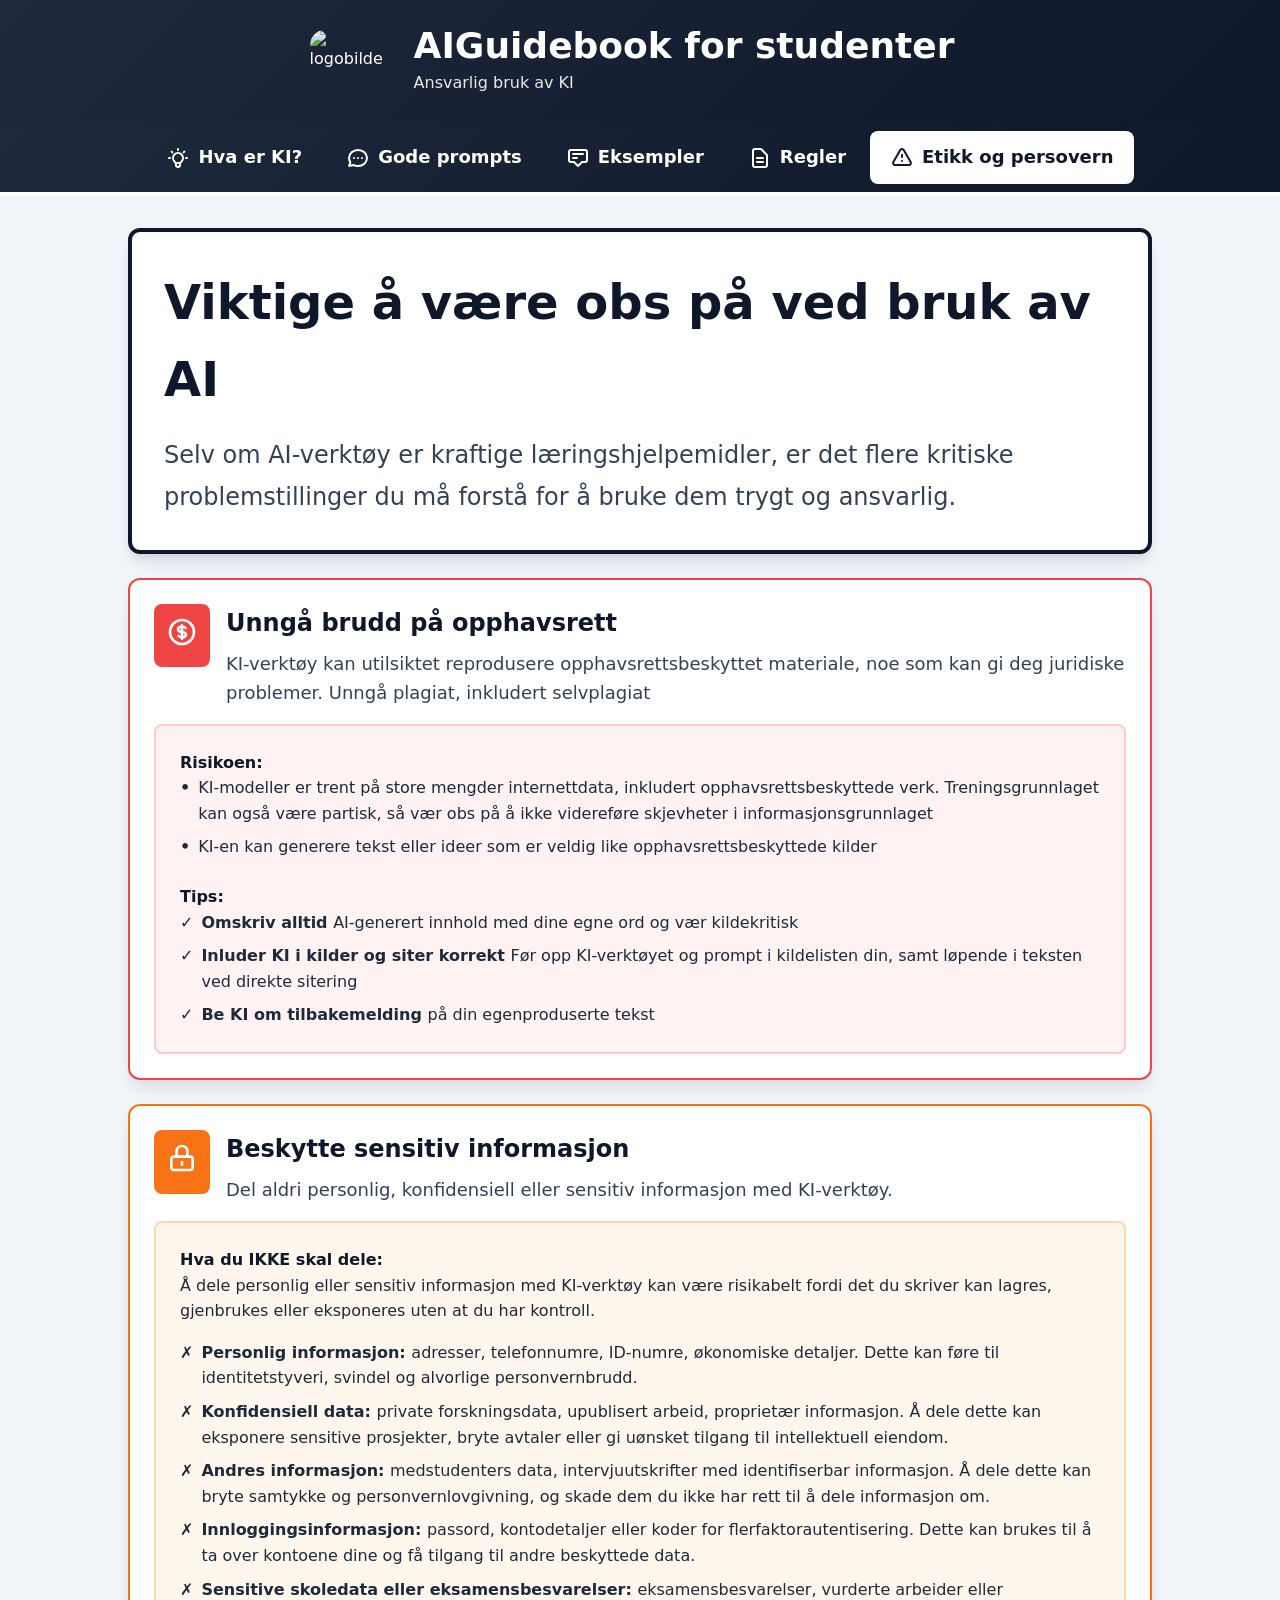
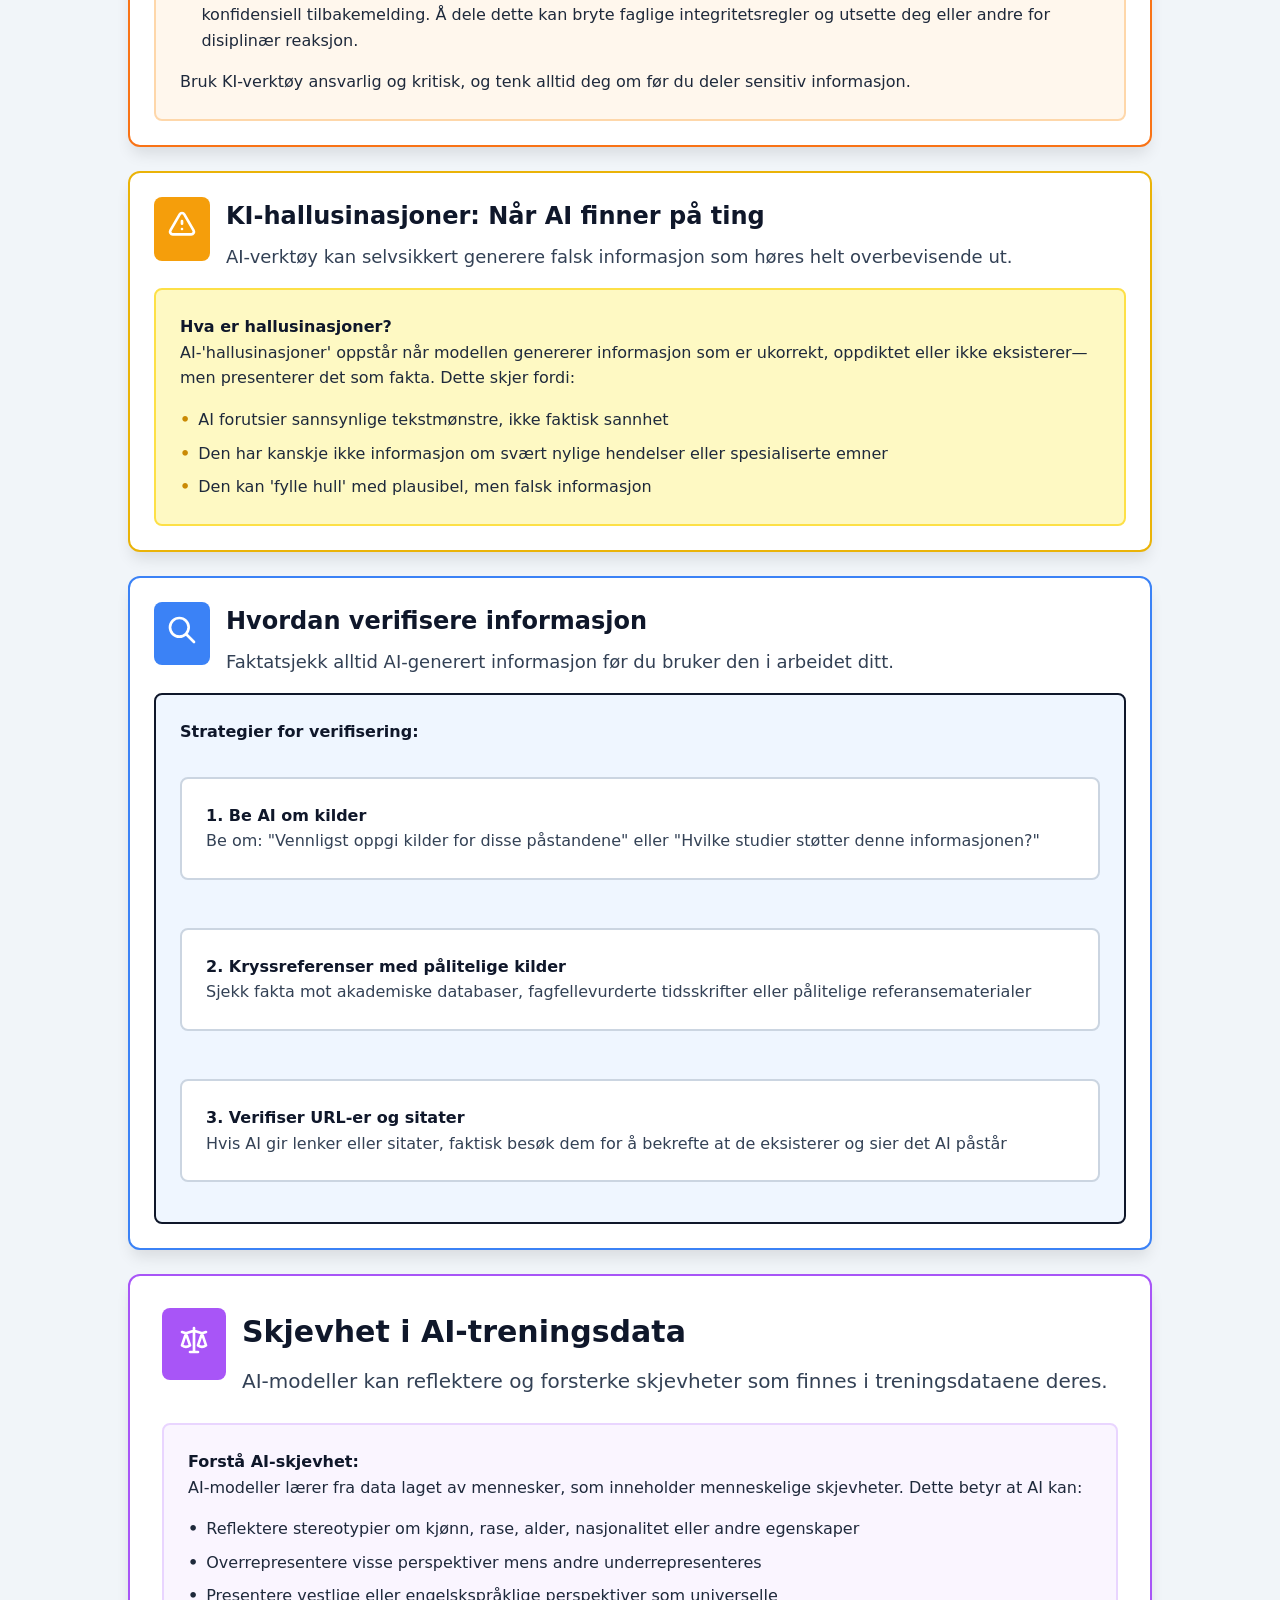
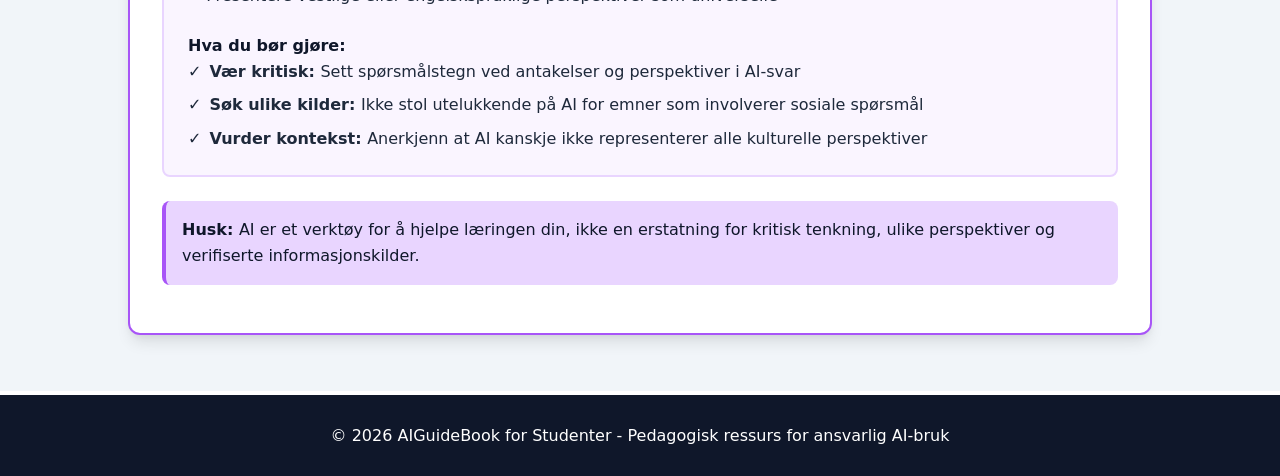
==== commit 21cef2f9: "Endre fra prompter til "gode prompts". Endret på tekst i footer." ====
--- a/ethics.html
+++ b/ethics.html
@@ -1,5 +1,5 @@
 <!DOCTYPE html>
-<html lang="no">
+<html>
 <head>
   <meta charset="UTF-8">
   <meta name="viewport" content="width=device-width, initial-scale=1.0">
@@ -11,25 +11,20 @@
     <div class="container">
       <div class="header-content">
         <a href="index.html" class="logo">
-          <svg class="logo-icon" fill="none" stroke="currentColor" viewBox="0 0 24 24" aria-hidden="true">
-            <path stroke-linecap="round" stroke-linejoin="round" stroke-width="2" d="M12 6.253v13m0-13C10.832 5.477 9.246 5 7.5 5S4.168 5.477 3 6.253v13C4.168 18.477 5.754 18 7.5 18s3.332.477 4.5 1.253m0-13C13.168 5.477 14.754 5 16.5 5c1.747 0 3.332.477 4.5 1.253v13C19.832 18.477 18.247 18 16.5 18c-1.746 0-3.332.477-4.5 1.253"></path>
-          </svg>
+          <img class="logo-icon" src="images/ai-header.png" alt="logobilde">
+          
           <div>
-            <h1 class="logo-title" >KI for studenter</h1>
+            <h1 class="logo-title" >AIGuidebook for studenter</h1>
             <p class="logo-subtitle">Ansvarlig bruk av KI</p>
           </div>
         </a>
 
         <div class="header-controls">
-          <!-- <button id="languageToggle" class="btn-control" aria-label="Toggle language">
-            <img id="flagIcon" src="https://flagcdn.com/w80/gb.png" alt="English" width="32" height="24">
-          </button> -->
-          <!-- <button id="fontSizeBtn" class="btn-control" aria-label="Increase font size">
-            <svg class="icon" fill="none" stroke="currentColor" viewBox="0 0 24 24" aria-hidden="true">
-              <path stroke-linecap="round" stroke-linejoin="round" stroke-width="2" d="M5 12h14M12 5l7 7-7 7"></path>
+          <button id="hamburgerBtn" class="hamburger-btn" aria-label="Toggle menu">
+            <svg class="hamburger-icon" fill="none" stroke="currentColor" viewBox="0 0 24 24" aria-hidden="true">
+              <path stroke-linecap="round" stroke-linejoin="round" stroke-width="2" d="M4 6h16M4 12h16M4 18h16"></path>
             </svg>
-            <span id="fontSizeDisplay">100%</span>
-          </button> -->
+          </button>
         </div>
       </div>
     </div>
@@ -48,7 +43,7 @@
           <svg class="nav-icon" fill="none" stroke="currentColor" viewBox="0 0 24 24" aria-hidden="true">
             <path stroke-linecap="round" stroke-linejoin="round" stroke-width="2" d="M8 12h.01M12 12h.01M16 12h.01M21 12c0 4.418-4.03 8-9 8a9.863 9.863 0 01-4.255-.949L3 20l1.395-3.72C3.512 15.042 3 13.574 3 12c0-4.418 4.03-8 9-8s9 3.582 9 8z"></path>
           </svg>
-          <span>Prompts</span>
+          <span>Gode prompts</span>
         </a> 
         <a href="examples.html" class="nav-link">
           <svg class="nav-icon" fill="none" stroke="currentColor" viewBox="0 0 24 24" aria-hidden="true">
@@ -75,15 +70,14 @@
   <main class="main">
     <div class="container">
       <div class="content-wrapper">
+
         <!-- Intro Card -->
         <div class="card hero-card">
           <h2 class="hero-title">
-            <span lang="en">Important Concerns When Using AI</span>
-            <span lang="no" style="display:none;">Viktige å være obs på ved bruk av AI</span>
+            <span>Viktige å være obs på ved bruk av AI</span>
           </h2>
           <p class="hero-text">
-            <span lang="en">While AI tools are powerful learning aids, there are several critical issues you need to understand to use them safely and responsibly.</span>
-            <span lang="no" style="display:none;">Selv om AI-verktøy er kraftige læringshjelpemidler, er det flere kritiske problemstillinger du må forstå for å bruke dem trygt og ansvarlig.</span>
+            <span>Selv om AI-verktøy er kraftige læringshjelpemidler, er det flere kritiske problemstillinger du må forstå for å bruke dem trygt og ansvarlig.</span>
           </p>
         </div>
 
@@ -97,12 +91,10 @@
             </div>
             <div>
               <h3 class="rule-title">
-                <span lang="en">Avoiding Copyright Infringement</span>
-                <span lang="no" style="display:none;">Unngå brudd på opphavsrett</span>
+                <span>Unngå brudd på opphavsrett</span>
               </h3>
               <p class="rule-desc">
-                <span lang="en">AI tools can inadvertently reproduce copyrighted material, which could get you in legal trouble.</span>
-                <span lang="no" style="display:none;">KI-verktøy kan utilsiktet reprodusere opphavsrettsbeskyttet materiale, noe som kan gi deg juridiske problemer. Unngå plagiat, inkludert selvplagiat</span>
+                <span>KI-verktøy kan utilsiktet reprodusere opphavsrettsbeskyttet materiale, noe som kan gi deg juridiske problemer. Unngå plagiat, inkludert selvplagiat</span>
               </p>
             </div>
           </div>
@@ -110,22 +102,19 @@
           <div class="rule-details bg-red-light">
             <div class="mb-6">
               <h4 class="font-bold mb-3">
-                <span lang="en">The Risk:</span>
-                <span lang="no" style="display:none;">Risikoen:</span>
+                <span>Risikoen:</span>
               </h4>
               <ul class="rule-list">
                 <li class="rule-list-item">
                   <span class="text-red-600 font-bold shrink-0">•</span>
                   <span>
-                    <span lang="en">AI models are trained on vast amounts of internet data, including copyrighted works. The training content may also be biased</span>
-                    <span lang="no" style="display:none;">KI-modeller er trent på store mengder internettdata, inkludert opphavsrettsbeskyttede verk. Treningsgrunnlaget kan også være partisk, så vær obs på å ikke videreføre skjevheter i informasjonsgrunnlaget</span>
+                    <span>KI-modeller er trent på store mengder internettdata, inkludert opphavsrettsbeskyttede verk. Treningsgrunnlaget kan også være partisk, så vær obs på å ikke videreføre skjevheter i informasjonsgrunnlaget</span>
                   </span>
                 </li>
                 <li class="rule-list-item">
                   <span class="text-red-600 font-bold shrink-0">•</span>
                   <span>
-                    <span lang="en">The AI might generate text or ideas very similar to copyrighted sources</span>
-                    <span lang="no" style="display:none;">KI-en kan generere tekst eller ideer som er veldig like opphavsrettsbeskyttede kilder</span>
+                    <span>KI-en kan generere tekst eller ideer som er veldig like opphavsrettsbeskyttede kilder</span>
                   </span>
                 </li>
               </ul>
@@ -133,41 +122,34 @@
 
             <div>
               <h4 class="font-bold mb-3">
-                <span lang="en">What to do:</span>
-                <span lang="no" style="display:none;">Tips:</span>
+                <span>Tips:</span>
               </h4>
               <ul class="rule-list">
                 <li class="rule-list-item">
                   <span class="text-green-600 font-bold text-xl shrink-0">✓</span>
                   <span>
                     <strong>
-                      <span lang="en">Always rewrite</span>
-                      <span lang="no" style="display:none;">Omskriv alltid</span>
+                      <span>Omskriv alltid</span>
                     </strong>
-                    <span lang="en"> AI-generated content in your own words and check sources</span>
-                    <span lang="no" style="display:none;"> AI-generert innhold med dine egne ord og vær kildekritisk</span>
+                    <span> AI-generert innhold med dine egne ord og vær kildekritisk</span>
                   </span>
                 </li>
                                 <li class="rule-list-item">
                   <span class="text-green-600 font-bold text-xl shrink-0">✓</span>
                   <span>
                     <strong>
-                      <span lang="en">Included AI as your source</span>
-                      <span lang="no" style="display:none;">Inluder KI i kilder og siter korrekt</span>
+                      <span>Inluder KI i kilder og siter korrekt</span>
                     </strong>
-                    <span lang="en">Refer to AI in text and in your source-list, including what propmt you used</span>
-                    <span lang="no" style="display:none;"> Før opp KI-verktøyet og prompt i kildelisten din, samt løpende i teksten ved direkte sitering</span>
+                    <span> Før opp KI-verktøyet og prompt i kildelisten din, samt løpende i teksten ved direkte sitering</span>
                   </span>
                 </li>
                 <li class="rule-list-item">
                   <span class="text-green-600 font-bold text-xl shrink-0">✓</span>
                   <span>
                     <strong>
-                      <span lang="en">Ask AI for feedback</span>
-                      <span lang="no" style="display:none;">Be KI om tilbakemelding</span>
+                      <span>Be KI om tilbakemelding</span>
                     </strong>
-                    <span lang="en"> on your self produced text. </span>
-                    <span lang="no" style="display:none;">på din egenproduserte tekst</span>
+                    <span>på din egenproduserte tekst</span>
                   </span>
                 </li>
               </ul>
@@ -185,56 +167,71 @@
             </div>
             <div>
               <h3 class="rule-title">
-                <span lang="en">Protecting Sensitive Information</span>
-                <span lang="no" style="display:none;">Beskytte sensitiv informasjon</span>
+                <span>Beskytte sensitiv informasjon</span>
               </h3>
               <p class="rule-desc">
-                <span lang="en">Never share personal, confidential, or sensitive information with AI tools.</span>
-                <span lang="no" style="display:none;">Del aldri personlig, konfidensiell eller sensitiv informasjon med KI-verktøy.</span>
+                <span>Del aldri personlig, konfidensiell eller sensitiv informasjon med KI-verktøy.</span>
               </p>
             </div>
           </div>
 
           <div class="rule-details bg-orange-light">
             <h4 class="font-bold mb-3">
-              <span lang="en">What NOT to Share:</span>
-              <span lang="no" style="display:none;">Hva du IKKE skal dele:</span>
+              <span>Hva du IKKE skal dele:</span>
             </h4>
+            <p class="mb-4" style="color: var(--color-slate-800);">
+              <span>Å dele personlig eller sensitiv informasjon med KI-verktøy kan være risikabelt fordi det du skriver kan lagres, gjenbrukes eller eksponeres uten at du har kontroll.</span>
+            </p>
             <ul class="rule-list">
               <li class="rule-list-item">
                 <span class="text-orange-600 font-bold shrink-0">✗</span>
                 <span>
                   <strong>
-                    <span lang="en">Personal information:</span>
-                    <span lang="no" style="display:none;">Personlig informasjon:</span>
-                  </strong>
-                  <span lang="en"> addresses, phone numbers, ID numbers, financial details</span>
-                  <span lang="no" style="display:none;"> adresser, telefonnumre, ID-numre, økonomiske detaljer</span>
+                    <span>Personlig informasjon:</span>
+                  </strong>
+                  <span> adresser, telefonnumre, ID-numre, økonomiske detaljer. Dette kan føre til identitetstyveri, svindel og alvorlige personvernbrudd.</span>
                 </span>
               </li>
               <li class="rule-list-item">
                 <span class="text-orange-600 font-bold shrink-0">✗</span>
                 <span>
                   <strong>
-                    <span lang="en">Confidential data:</span>
-                    <span lang="no" style="display:none;">Konfidensiell data:</span>
-                  </strong>
-                  <span lang="en"> private research data, unpublished work, proprietary information</span>
-                  <span lang="no" style="display:none;"> private forskningsdata, upublisert arbeid, proprietær informasjon</span>
+                    <span>Konfidensiell data:</span>
+                  </strong>
+                  <span> private forskningsdata, upublisert arbeid, proprietær informasjon. Å dele dette kan eksponere sensitive prosjekter, bryte avtaler eller gi uønsket tilgang til intellektuell eiendom.</span>
                 </span>
               </li>
               <li class="rule-list-item">
                 <span class="text-orange-600 font-bold shrink-0">✗</span>
                 <span>
                   <strong>
-                    <span lang="en">Others' information:</span>
-                    <span lang="no" style="display:none;">Andres informasjon:</span>
-                  </strong>
-                  <span lang="en"> classmates' data, interview transcripts with identifiable information</span>
-                  <span lang="no" style="display:none;"> medstudenteres data, intervjuutskrifter med identifiserbar informasjon</span>
+                    <span>Andres informasjon:</span>
+                  </strong>
+                  <span> medstudenters data, intervjuutskrifter med identifiserbar informasjon. Å dele dette kan bryte samtykke og personvernlovgivning, og skade dem du ikke har rett til å dele informasjon om.</span>
+                </span>
+              </li>
+              <li class="rule-list-item">
+                <span class="text-orange-600 font-bold shrink-0">✗</span>
+                <span>
+                  <strong>
+                    <span>Innloggingsinformasjon:</span>
+                  </strong>
+                  <span> passord, kontodetaljer eller koder for flerfaktorautentisering. Dette kan brukes til å ta over kontoene dine og få tilgang til andre beskyttede data.</span>
+                </span>
+              </li>
+              <li class="rule-list-item">
+                <span class="text-orange-600 font-bold shrink-0">✗</span>
+                <span>
+                  <strong>
+                    <span>Sensitive skoledata eller eksamensbesvarelser:</span>
+                  </strong>
+                  <span> eksamensbesvarelser, vurderte arbeider eller konfidensiell tilbakemelding. Å dele dette kan bryte faglige integritetsregler og utsette deg eller andre for disiplinær reaksjon.</span>
                 </span>
               </li>
             </ul>
+            <p class="mt-4" style="color: var(--color-slate-800);">
+              <span>Bruk KI-verktøy ansvarlig og kritisk, og tenk alltid deg om før du deler sensitiv informasjon.</span>
+            </p>
           </div>
         </div>
 
@@ -248,45 +245,38 @@
             </div>
             <div>
               <h3 class="rule-title">
-                <span lang="en">AI Hallucinations: When AI Makes Things Up</span>
-                <span lang="no" style="display:none;">KI-hallusinasjoner: Når AI finner på ting</span>
+                <span>KI-hallusinasjoner: Når AI finner på ting</span>
               </h3>
               <p class="rule-desc">
-                <span lang="en">AI tools can confidently generate false information that sounds completely convincing.</span>
-                <span lang="no" style="display:none;">AI-verktøy kan selvsikkert generere falsk informasjon som høres helt overbevisende ut.</span>
+                <span>AI-verktøy kan selvsikkert generere falsk informasjon som høres helt overbevisende ut.</span>
               </p>
             </div>
           </div>
 
           <div class="rule-details" style="background: #fef9c3; border-color: #fde047;">
             <h4 class="font-bold mb-3">
-              <span lang="en">What Are Hallucinations?</span>
-              <span lang="no" style="display:none;">Hva er hallusinasjoner?</span>
+              <span>Hva er hallusinasjoner?</span>
             </h4>
             <p class="mb-4" style="color: var(--color-slate-800);">
-              <span lang="en">AI 'hallucinations' occur when the model generates information that is incorrect, fabricated, or doesn't exist—but presents it as fact. This happens because:</span>
-              <span lang="no" style="display:none;">AI-'hallusinasjoner' oppstår når modellen genererer informasjon som er ukorrekt, oppdiktet eller ikke eksisterer—men presenterer det som fakta. Dette skjer fordi:</span>
+              <span>AI-'hallusinasjoner' oppstår når modellen genererer informasjon som er ukorrekt, oppdiktet eller ikke eksisterer—men presenterer det som fakta. Dette skjer fordi:</span>
             </p>
             <ul class="rule-list">
               <li class="rule-list-item">
                 <span style="color: #ca8a04;" class="font-bold shrink-0">•</span>
                 <span>
-                  <span lang="en">AI predicts likely text patterns, not actual truth</span>
-                  <span lang="no" style="display:none;">AI forutsier sannsynlige tekstmønstre, ikke faktisk sannhet</span>
+                  <span>AI forutsier sannsynlige tekstmønstre, ikke faktisk sannhet</span>
                 </span>
               </li>
               <li class="rule-list-item">
                 <span style="color: #ca8a04;" class="font-bold shrink-0">•</span>
                 <span>
-                  <span lang="en">It may not have information on very recent events or specialized topics</span>
-                  <span lang="no" style="display:none;">Den har kanskje ikke informasjon om svært nylige hendelser eller spesialiserte emner</span>
+                  <span>Den har kanskje ikke informasjon om svært nylige hendelser eller spesialiserte emner</span>
                 </span>
               </li>
               <li class="rule-list-item">
                 <span style="color: #ca8a04;" class="font-bold shrink-0">•</span>
                 <span>
-                  <span lang="en">It can 'fill in gaps' with plausible-sounding but false information</span>
-                  <span lang="no" style="display:none;">Den kan 'fylle hull' med plausibel, men falsk informasjon</span>
+                  <span>Den kan 'fylle hull' med plausibel, men falsk informasjon</span>
                 </span>
               </li>
             </ul>
@@ -303,53 +293,44 @@
             </div>
             <div>
               <h3 class="rule-title">
-                <span lang="en">How to Verify Information</span>
-                <span lang="no" style="display:none;">Hvordan verifisere informasjon</span>
+                <span>Hvordan verifisere informasjon</span>
               </h3>
               <p class="rule-desc">
-                <span lang="en">Always fact-check AI-generated information before using it in your work.</span>
-                <span lang="no" style="display:none;">Faktatsjekk alltid AI-generert informasjon før du bruker den i arbeidet ditt.</span>
+                <span>Faktatsjekk alltid AI-generert informasjon før du bruker den i arbeidet ditt.</span>
               </p>
             </div>
           </div>
 
           <div class="rule-details bg-blue-light">
             <h4 class="font-bold mb-4">
-              <span lang="en">Strategies for Verification:</span>
-              <span lang="no" style="display:none;">Strategier for verifisering:</span>
+              <span>Strategier for verifisering:</span>
             </h4>
 
             <div style="display: flex; flex-direction: column; gap: 1rem;">
               <div class="example-box" style="background: white; border-color: var(--color-slate-300);">
                 <p class="font-bold mb-2">
-                  <span lang="en">1. Ask AI for sources</span>
-                  <span lang="no" style="display:none;">1. Be AI om kilder</span>
+                  <span>1. Be AI om kilder</span>
                 </p>
                 <p style="color: var(--color-slate-700);">
-                  <span lang="en">Request: "Please provide sources for these claims" or "What studies support this information?"</span>
-                  <span lang="no" style="display:none;">Be om: "Vennligst oppgi kilder for disse påstandene" eller "Hvilke studier støtter denne informasjonen?"</span>
+                  <span>Be om: "Vennligst oppgi kilder for disse påstandene" eller "Hvilke studier støtter denne informasjonen?"</span>
                 </p>
               </div>
 
               <div class="example-box" style="background: white; border-color: var(--color-slate-300);">
                 <p class="font-bold mb-2">
-                  <span lang="en">2. Cross-reference with reliable sources</span>
-                  <span lang="no" style="display:none;">2. Kryssreferenser med pålitelige kilder</span>
+                  <span>2. Kryssreferenser med pålitelige kilder</span>
                 </p>
                 <p style="color: var(--color-slate-700);">
-                  <span lang="en">Check facts against academic databases, peer-reviewed journals, or trusted reference materials</span>
-                  <span lang="no" style="display:none;">Sjekk fakta mot akademiske databaser, fagfellevurderte tidsskrifter eller pålitelige referansematerialer</span>
+                  <span>Sjekk fakta mot akademiske databaser, fagfellevurderte tidsskrifter eller pålitelige referansematerialer</span>
                 </p>
               </div>
 
               <div class="example-box" style="background: white; border-color: var(--color-slate-300);">
                 <p class="font-bold mb-2">
-                  <span lang="en">3. Verify URLs and citations</span>
-                  <span lang="no" style="display:none;">3. Verifiser URL-er og sitater</span>
+                  <span>3. Verifiser URL-er og sitater</span>
                 </p>
                 <p style="color: var(--color-slate-700);">
-                  <span lang="en">If AI provides links or citations, actually visit them to confirm they exist and say what AI claims</span>
-                  <span lang="no" style="display:none;">Hvis AI gir lenker eller sitater, faktisk besøk dem for å bekrefte at de eksisterer og sier det AI påstår</span>
+                  <span>Hvis AI gir lenker eller sitater, faktisk besøk dem for å bekrefte at de eksisterer og sier det AI påstår</span>
                 </p>
               </div>
             </div>
@@ -366,85 +347,71 @@
             </div>
             <div>
               <h3 class="section-title">
-                <span lang="en">Bias in AI Training Data</span>
-                <span lang="no" style="display:none;">Skjevhet i AI-treningsdata</span>
+                <span>Skjevhet i AI-treningsdata</span>
               </h3>
               <p class="section-desc">
-                <span lang="en">AI models can reflect and amplify biases present in their training data.</span>
-                <span lang="no" style="display:none;">AI-modeller kan reflektere og forsterke skjevheter som finnes i treningsdataene deres.</span>
+                <span>AI-modeller kan reflektere og forsterke skjevheter som finnes i treningsdataene deres.</span>
               </p>
             </div>
           </div>
 
           <div class="example-box" style="background: #faf5ff; border-color: #e9d5ff;">
             <h4 class="font-bold mb-3">
-              <span lang="en">Understanding AI Bias:</span>
-              <span lang="no" style="display:none;">Forstå AI-skjevhet:</span>
+              <span>Forstå AI-skjevhet:</span>
             </h4>
             <p class="mb-4" style="color: var(--color-slate-800);">
-              <span lang="en">AI models learn from data created by humans, which contains human biases. This means AI can:</span>
-              <span lang="no" style="display:none;">AI-modeller lærer fra data laget av mennesker, som inneholder menneskelige skjevheter. Dette betyr at AI kan:</span>
+              <span>AI-modeller lærer fra data laget av mennesker, som inneholder menneskelige skjevheter. Dette betyr at AI kan:</span>
             </p>
             <ul class="rule-list mb-6">
               <li class="rule-list-item">
                 <span class="text-purple-600 font-bold shrink-0">•</span>
                 <span>
-                  <span lang="en">Reflect stereotypes about gender, race, age, nationality, or other characteristics</span>
-                  <span lang="no" style="display:none;">Reflektere stereotypier om kjønn, rase, alder, nasjonalitet eller andre egenskaper</span>
+                  <span>Reflektere stereotypier om kjønn, rase, alder, nasjonalitet eller andre egenskaper</span>
                 </span>
               </li>
               <li class="rule-list-item">
                 <span class="text-purple-600 font-bold shrink-0">•</span>
                 <span>
-                  <span lang="en">Overrepresent certain perspectives while underrepresenting others</span>
-                  <span lang="no" style="display:none;">Overrepresentere visse perspektiver mens andre underrepresenteres</span>
+                  <span>Overrepresentere visse perspektiver mens andre underrepresenteres</span>
                 </span>
               </li>
               <li class="rule-list-item">
                 <span class="text-purple-600 font-bold shrink-0">•</span>
                 <span>
-                  <span lang="en">Present Western or English-language perspectives as universal</span>
-                  <span lang="no" style="display:none;">Presentere vestlige eller engelskspråklige perspektiver som universelle</span>
+                  <span>Presentere vestlige eller engelskspråklige perspektiver som universelle</span>
                 </span>
               </li>
             </ul>
 
             <h4 class="font-bold mb-3">
-              <span lang="en">What You Should Do:</span>
-              <span lang="no" style="display:none;">Hva du bør gjøre:</span>
+              <span>Hva du bør gjøre:</span>
             </h4>
             <ul class="rule-list">
               <li class="rule-list-item">
                 <span class="text-green-600 font-bold text-xl shrink-0">✓</span>
                 <span>
                   <strong>
-                    <span lang="en">Be critical:</span>
-                    <span lang="no" style="display:none;">Vær kritisk:</span>
-                  </strong>
-                  <span lang="en"> Question assumptions and perspectives in AI responses</span>
-                  <span lang="no" style="display:none;"> Sett spørsmålstegn ved antakelser og perspektiver i AI-svar</span>
+                    <span>Vær kritisk:</span>
+                  </strong>
+                  <span> Sett spørsmålstegn ved antakelser og perspektiver i AI-svar</span>
                 </span>
               </li>
               <li class="rule-list-item">
                 <span class="text-green-600 font-bold text-xl shrink-0">✓</span>
                 <span>
                   <strong>
-                    <span lang="en">Seek diverse sources:</span>
-                    <span lang="no" style="display:none;">Søk ulike kilder:</span>
-                  </strong>
-                  <span lang="en"> Don't rely solely on AI for topics involving social issues</span>
-                  <span lang="no" style="display:none;"> Ikke stol utelukkende på AI for emner som involverer sosiale spørsmål</span>
+                    <span>Søk ulike kilder:</span>
+                  </strong>
+                  <span> Ikke stol utelukkende på AI for emner som involverer sosiale spørsmål</span>
                 </span>
               </li>
               <li class="rule-list-item">
                 <span class="text-green-600 font-bold text-xl shrink-0">✓</span>
                 <span>
                   <strong>
-                    <span lang="en">Consider context:</span>
-                    <span lang="no" style="display:none;">Vurder kontekst:</span>
-                  </strong>
-                  <span lang="en"> Recognize that AI may not represent all cultural perspectives</span>
-                  <span lang="no" style="display:none;"> Anerkjenn at AI kanskje ikke representerer alle kulturelle perspektiver</span>
+                    <span>Vurder kontekst:</span>
+                  </strong>
+                  <span> Anerkjenn at AI kanskje ikke representerer alle kulturelle perspektiver</span>
                 </span>
               </li>
             </ul>
@@ -453,11 +420,9 @@
           <div class="alert-box alert-info mt-6" style="background: #e9d5ff; border-color: #a855f7;">
             <p>
               <strong>
-                <span lang="en">Remember:</span>
-                <span lang="no" style="display:none;">Husk:</span>
+                <span>Husk:</span>
               </strong>
-              <span lang="en"> AI is a tool to assist your learning, not a replacement for critical thinking, diverse perspectives, and verified information sources.</span>
-              <span lang="no" style="display:none;"> AI er et verktøy for å hjelpe læringen din, ikke en erstatning for kritisk tenkning, ulike perspektiver og verifiserte informasjonskilder.</span>
+              <span> AI er et verktøy for å hjelpe læringen din, ikke en erstatning for kritisk tenkning, ulike perspektiver og verifiserte informasjonskilder.</span>
             </p>
           </div>
         </div>
@@ -467,8 +432,7 @@
 
   <footer class="footer">
     <div class="container">
-      <p data-translate="footerText">© 2026 AI for Students - Educational Resource for Responsible AI Use</p>
-      <p data-translate="footerAccessibility">Designed with universal accessibility principles in mind</p>
+      <p>© 2026 AIGuideBook for Studenter - Pedagogisk ressurs for ansvarlig AI-bruk</p>
     </div>
   </footer>
 
--- a/styles.css
+++ b/styles.css
@@ -68,7 +68,7 @@
 
 .header-content {
   display: flex;
-  justify-content: space-between;
+  justify-content: center;
   align-items: center;
   gap: 1rem;
   flex-wrap: wrap;
@@ -76,16 +76,18 @@
 
 .logo {
   display: flex;
-  align-items: center;
+  align-items: baseline;
   gap: 1rem;
   text-decoration: none;
   color: white;
 }
 
 .logo-icon {
-  width: 3rem;
-  height: 3rem;
+  width: 5.5rem;
+  height: 4rem;
   flex-shrink: 0;
+  border-radius: 15px; 
+  align-self: center ;
 }
 
 .logo-title {
@@ -97,13 +99,27 @@
 .logo-subtitle {
   font-size: 0.875rem;
   opacity: 0.9;
-  line-height: 1.2;
+  line-height: 2;
 }
 
 .header-controls {
   display: flex;
   gap: 0.75rem;
   align-items: center;
+}
+
+.hamburger-btn {
+  background: none;
+  border: none;
+  color: white;
+  padding: 0.5rem;
+  cursor: pointer;
+  display: none; /* Hidden by default, shown on mobile */
+}
+
+.hamburger-icon {
+  width: 1.5rem;
+  height: 1.5rem;
 }
 
 .btn-control {
@@ -145,13 +161,14 @@
 
 /* Navigation */
 .nav {
-  background-color: var(--color-slate-900);
-  border-top: 4px solid white;
+  background: linear-gradient(135deg, var(--color-slate-800) 0%, var(--color-slate-900) 100%);
   border-bottom: 4px solid white;
+  position: relative;
 }
 
 .nav-links {
   display: flex;
+  justify-content: center;
   gap: 0.25rem;
   overflow-x: auto;
   padding: 0.5rem 0;
@@ -310,6 +327,78 @@
   padding: 1.5rem;
 }
 
+/* AI Responsibility Checklist */
+.checklist-card {
+  border: 4px solid var(--color-green-500);
+  background: var(--color-green-50);
+  padding: 1.5rem;
+  margin-bottom: 1.5rem;
+}
+.checklist-title {
+  font-size: 1.75rem;
+  margin-bottom: 0.5rem;
+}
+.checklist-progress {
+  font-weight: 700;
+  color: var(--color-slate-700);
+  margin-bottom: 1rem;
+}
+.checklist-items {
+  list-style: none;
+  padding-left: 0;
+  display: grid;
+  gap: 0.75rem;
+  margin-bottom: 1rem;
+}
+.checklist-item {
+  background: white;
+  border-radius: 0.5rem;
+  padding: 0.75rem 1rem;
+  border: 1px solid var(--color-slate-300);
+}
+.checklist-item label {
+  display: flex;
+  align-items: center;
+  gap: 0.75rem;
+  cursor: pointer;
+  color: var(--color-slate-800);
+  font-size: 1rem;
+}
+.checklist-item input[type='checkbox'] {
+  width: 1.2rem;
+  height: 1.2rem;
+}
+.checklist-item.checked label {
+  color: var(--color-green-700);
+  text-decoration: line-through;
+}
+.checklist-complete {
+  font-size: 1.1rem;
+  font-weight: 700;
+  color: var(--color-green-700);
+  margin-top: 0.75rem;
+  opacity: 0;
+  transition: opacity 0.25s ease-in-out;
+  height: 0;
+  overflow: hidden;
+}
+.checklist-complete.visible {
+  opacity: 1;
+  height: auto;
+}
+
+@media (max-width: 639px) {
+  .checklist-card {
+    padding: 1rem;
+  }
+  .checklist-title {
+    font-size: 1.5rem;
+  }
+  .checklist-item label {
+    font-size: 0.95rem;
+  }
+}
+
 .tips-title {
   font-size: 1.5rem;
   font-weight: bold;
@@ -592,8 +681,63 @@
 .mb-6 { margin-bottom: 1.5rem; }
 .mt-4 { margin-top: 1rem; }
 .mt-6 { margin-top: 1.5rem; }
+.mt-10 { margin-top: 2.5rem; }
 .font-bold { font-weight: bold; }
 .text-center { text-align: center; }
+
+/* Carousel / Slider */
+.carousel {
+  position: relative;
+  overflow: hidden;
+  margin-bottom: 1.5rem;
+}
+
+.carousel-track {
+  display: flex;
+  transition: transform 0.4s ease;
+  will-change: transform;
+}
+
+.carousel-slide {
+  min-width: 100%;
+  flex-shrink: 0;
+  padding: 0 0.5rem;
+  box-sizing: border-box;
+}
+
+.carousel-button {
+  position: absolute;
+  top: 50%;
+  transform: translateY(-50%);
+  background: rgba(255, 255, 255, 0.9);
+  border: 1px solid rgba(0, 0, 0, 0.15);
+  border-radius: 999px;
+  width: 2.5rem;
+  height: 2.5rem;
+  display: flex;
+  align-items: center;
+  justify-content: center;
+  cursor: pointer;
+  transition: background 0.2s;
+  z-index: 1;
+}
+
+.carousel-button:hover {
+  background: rgba(255, 255, 255, 1);
+}
+
+.carousel-button:disabled {
+  opacity: 0.5;
+  cursor: default;
+}
+
+.carousel-button.prev {
+  left: 0.75rem;
+}
+
+.carousel-button.next {
+  right: 0.75rem;
+}
 
 /* Accessibility */
 .sr-only {
@@ -613,3 +757,32 @@
   outline: 4px solid var(--color-blue-400);
   outline-offset: 2px;
 }
+
+/* Mobile Styles */
+@media (max-width: 768px) {
+  .hamburger-btn {
+    display: block;
+  }
+
+  .nav-links {
+    display: none;
+    flex-direction: column;
+    position: absolute;
+    top: 100%;
+    left: 0;
+    right: 0;
+    background-color: var(--color-slate-900);
+    padding: 1rem;
+    box-shadow: 0 4px 6px rgba(0, 0, 0, 0.1);
+    z-index: 1000;
+  }
+
+  .nav-links.open {
+    display: flex;
+  }
+
+  .nav-link {
+    justify-content: center;
+    padding: 1rem;
+  }
+}
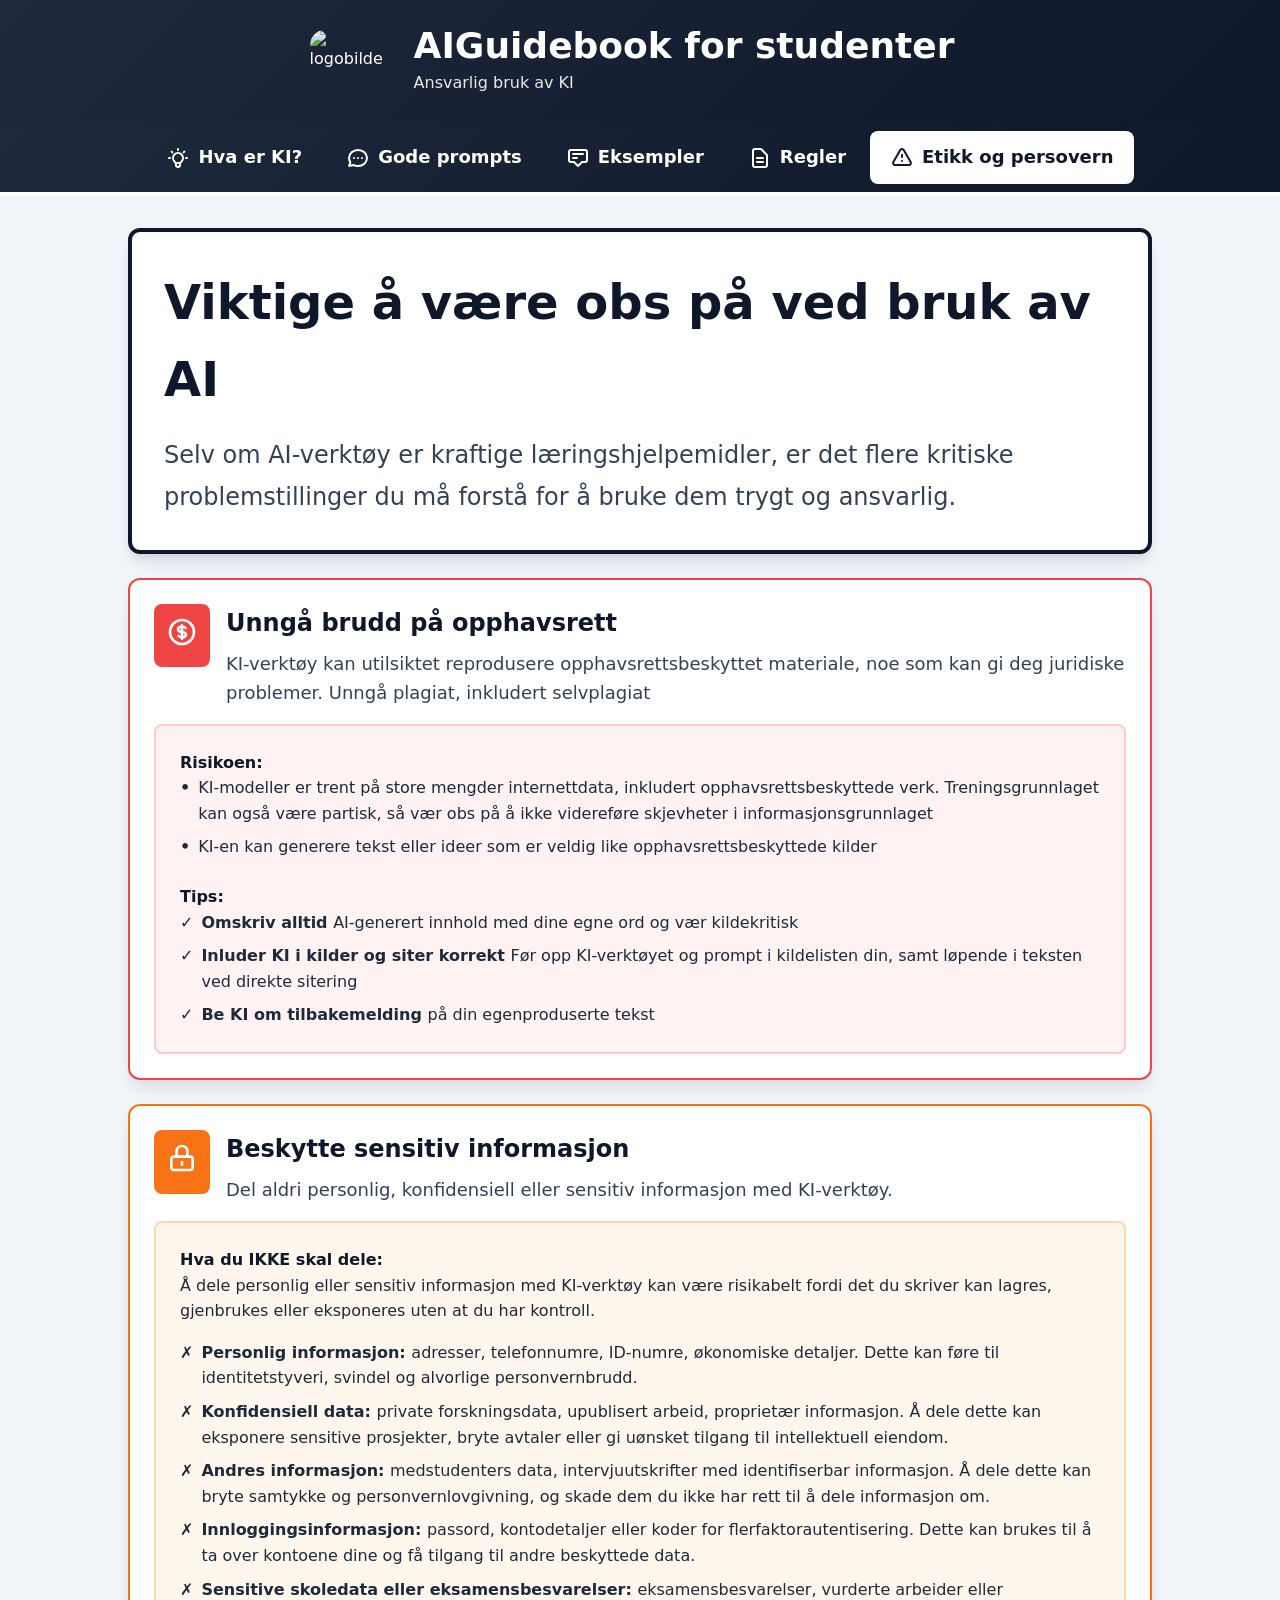
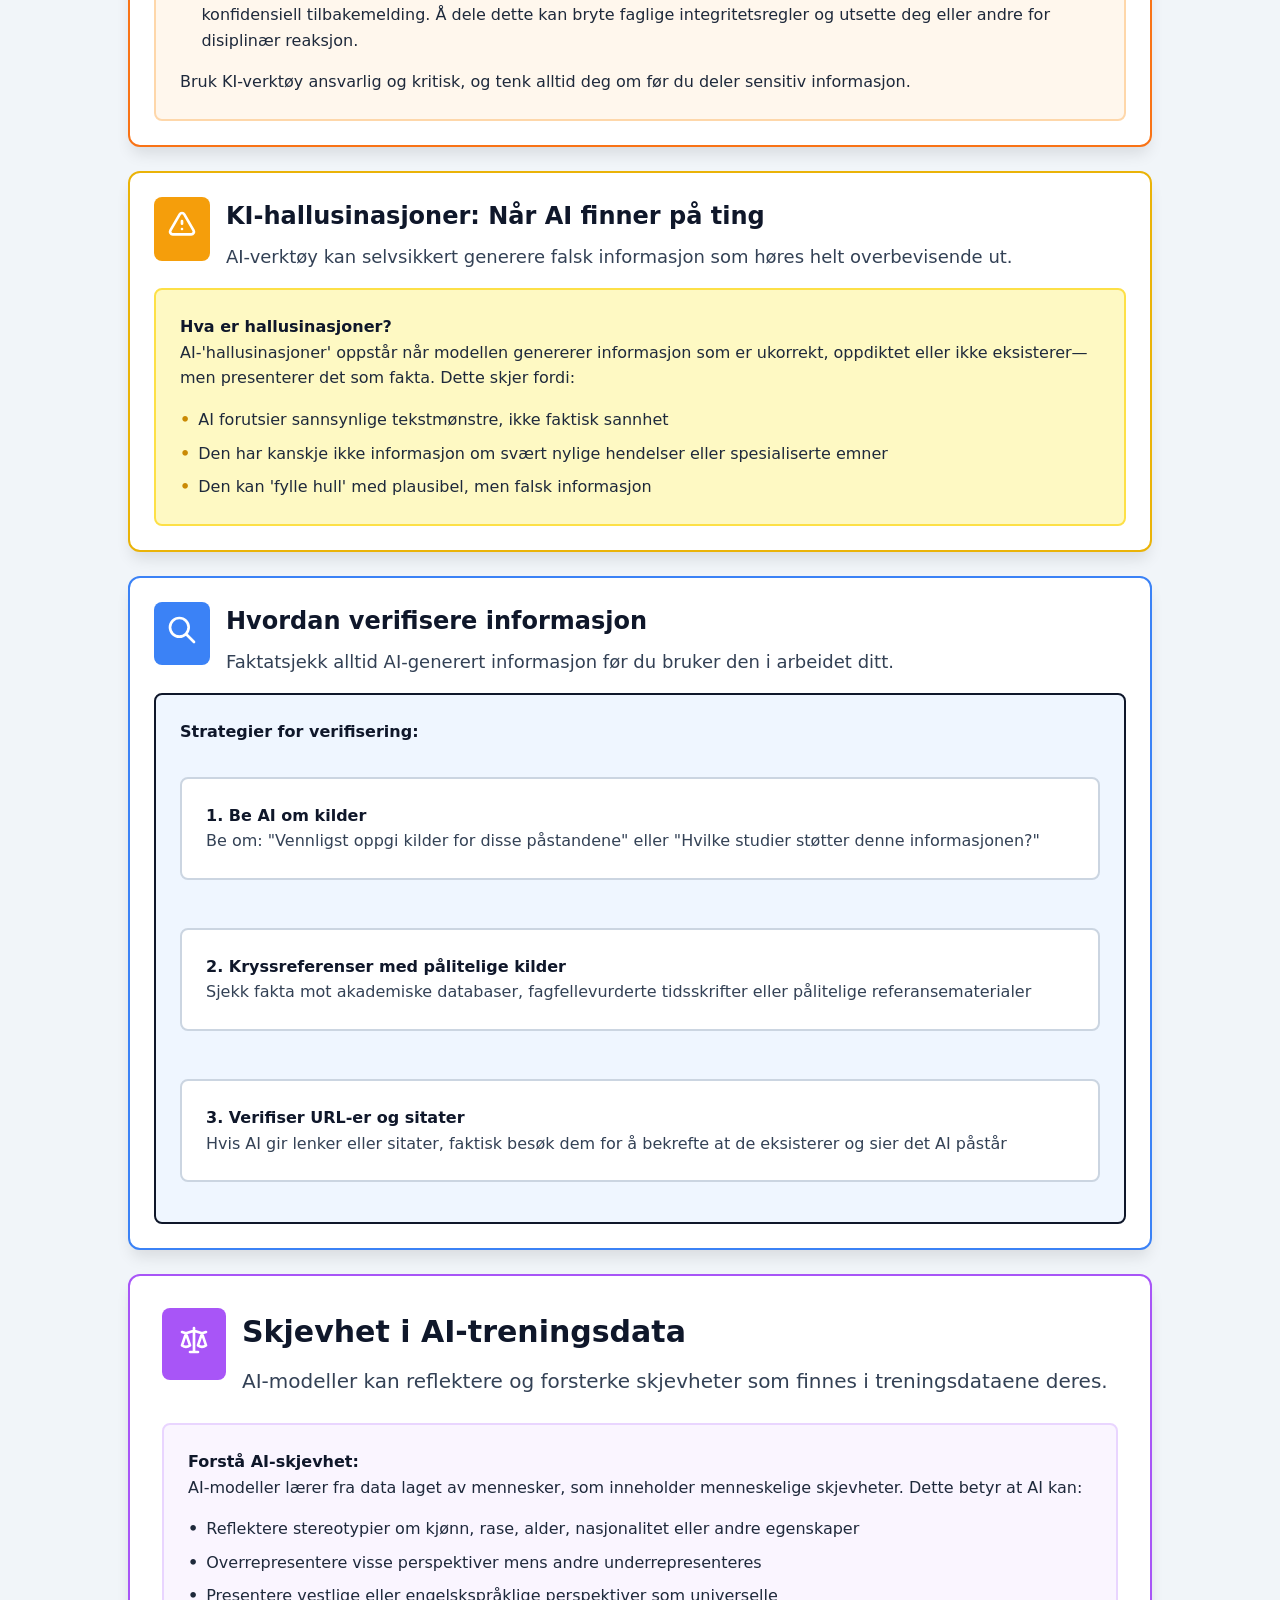
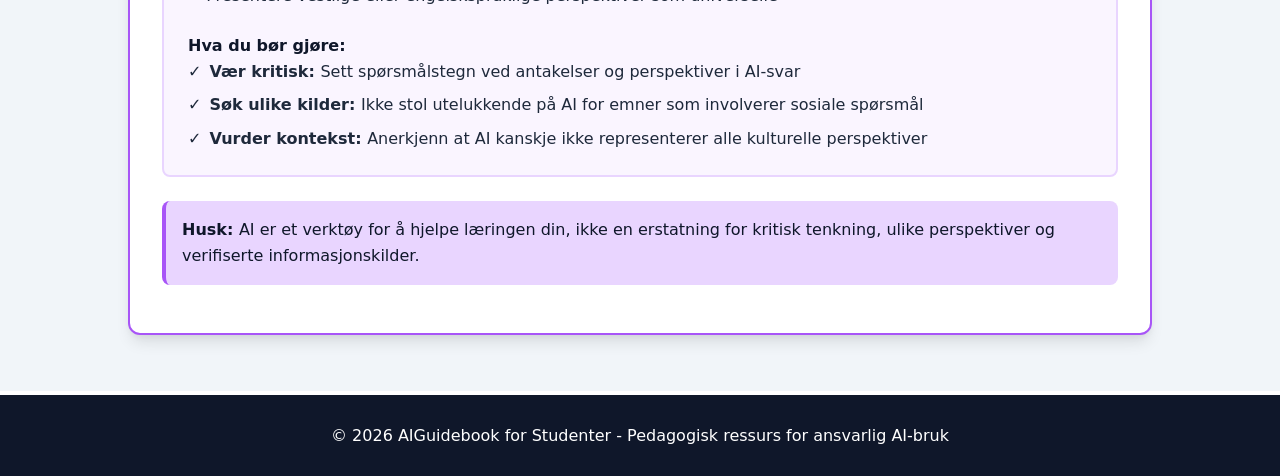
==== commit baae55bf: "Rettet en skrivefeil på alle sider." ====
--- a/ethics.html
+++ b/ethics.html
@@ -432,7 +432,7 @@
 
   <footer class="footer">
     <div class="container">
-      <p>© 2026 AIGuideBook for Studenter - Pedagogisk ressurs for ansvarlig AI-bruk</p>
+      <p>© 2026 AIGuidebook for Studenter - Pedagogisk ressurs for ansvarlig AI-bruk</p>
     </div>
   </footer>
 
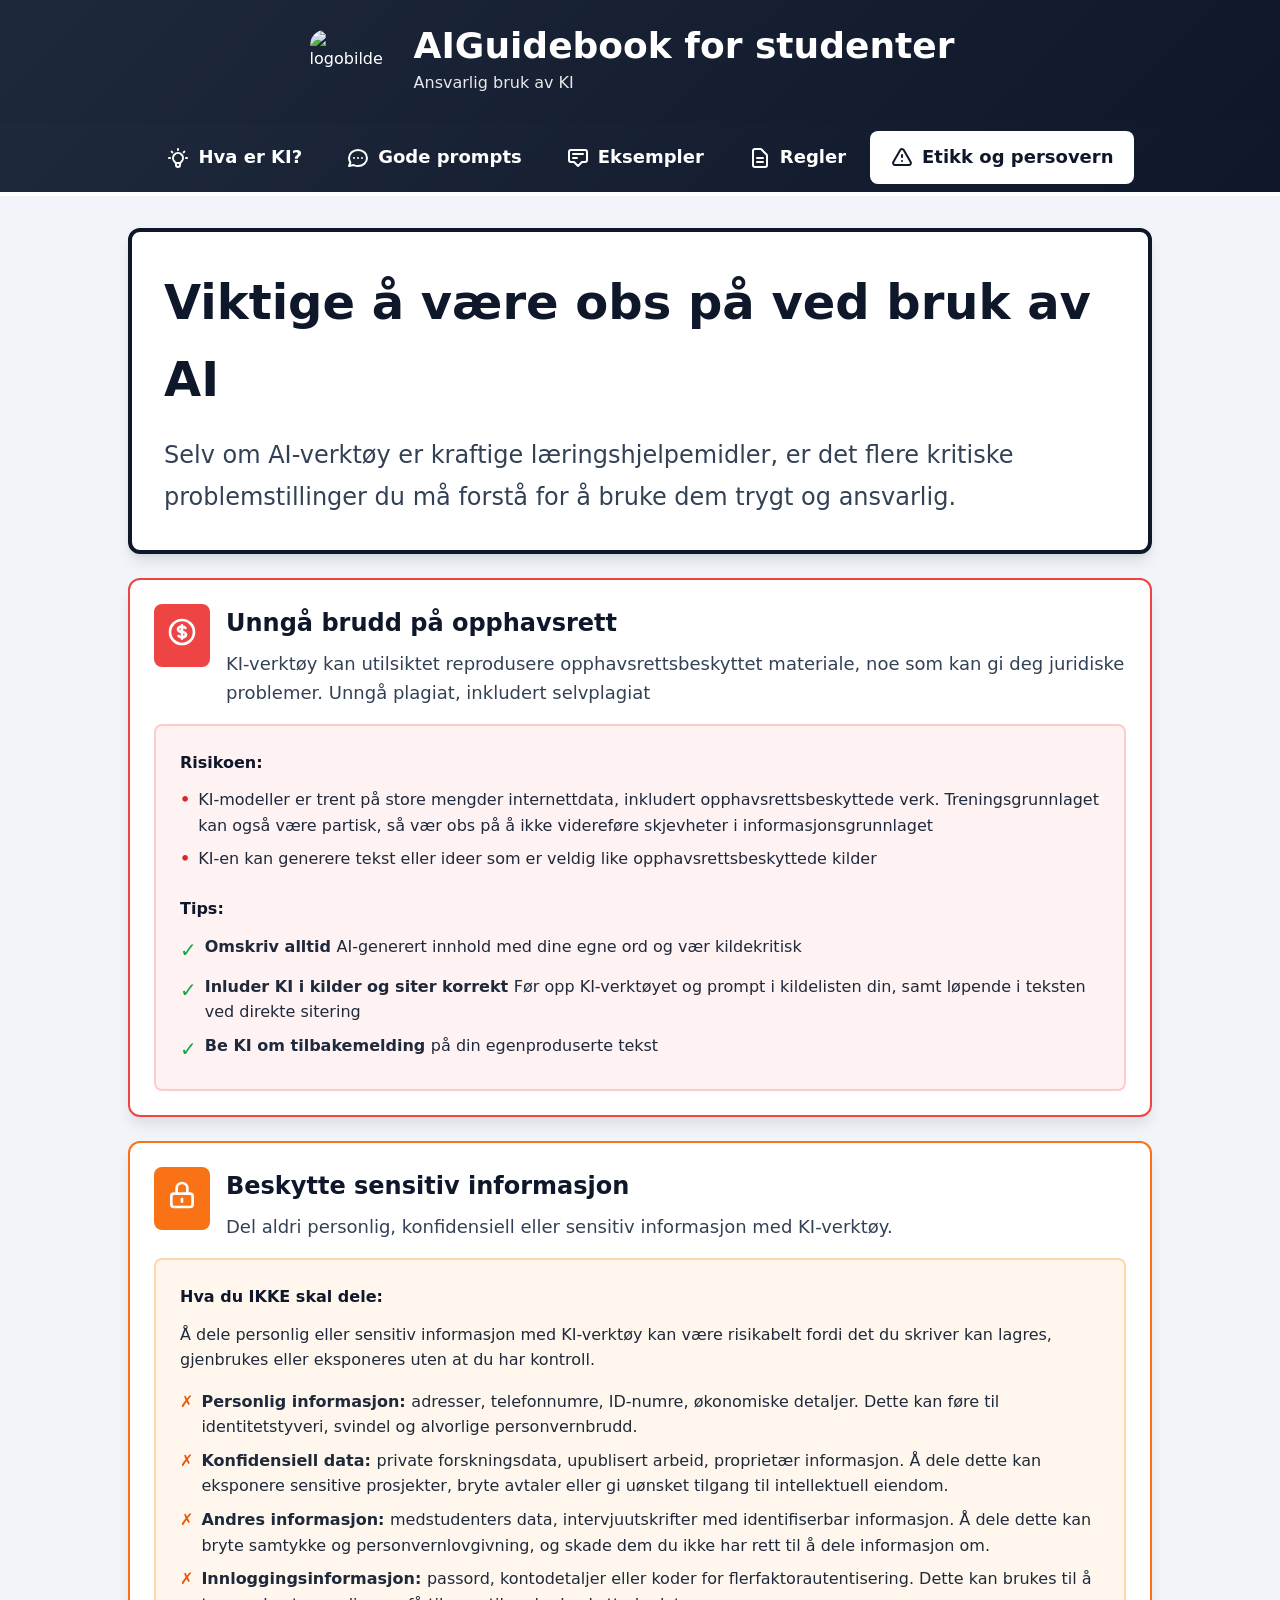
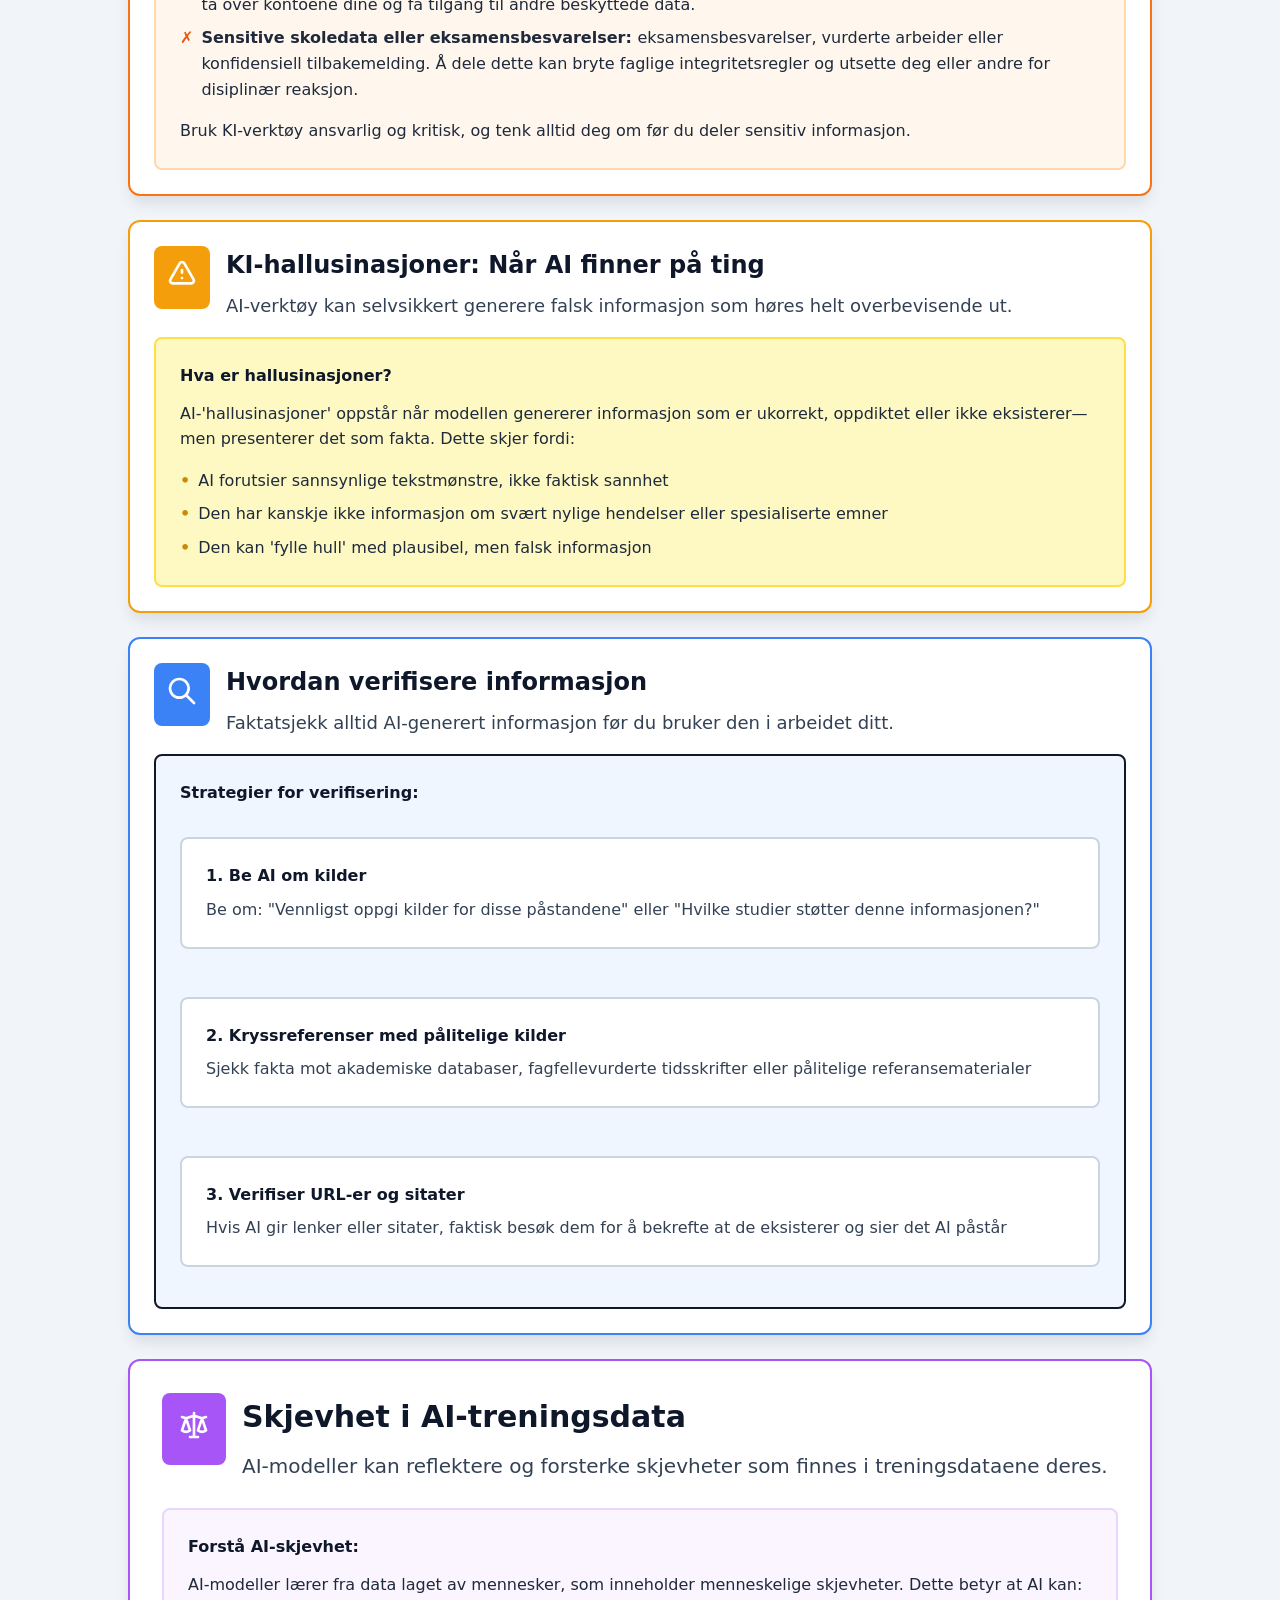
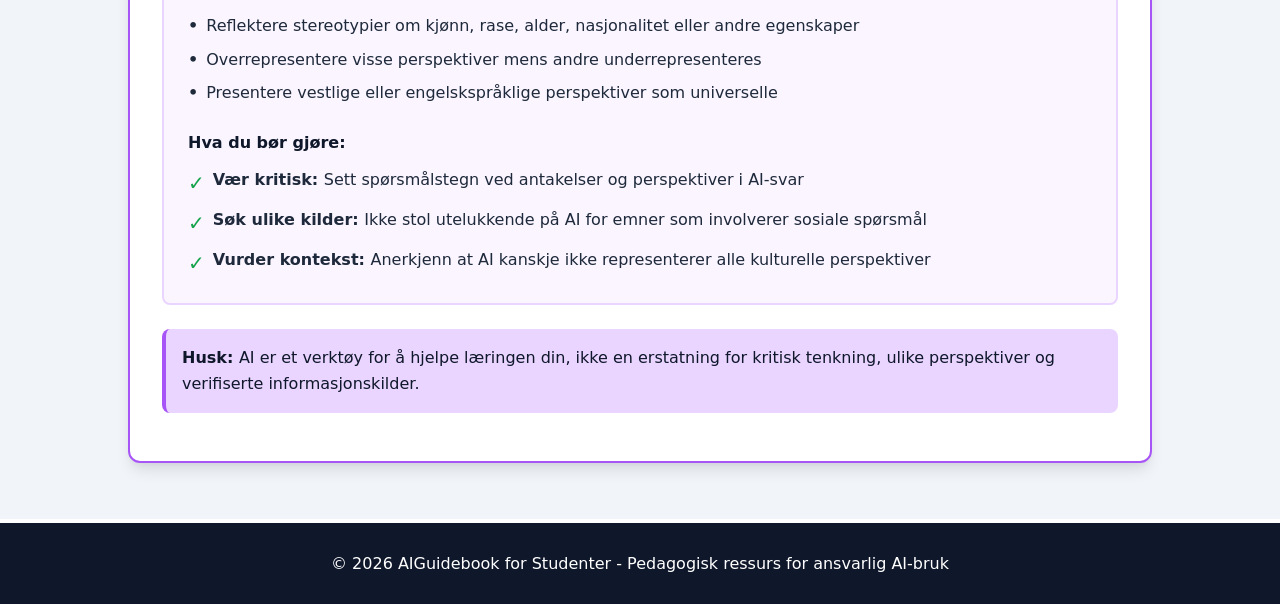
==== commit b3bde721: "ryddet all inline css til fra html filer til css fil." ====
--- a/ethics.html
+++ b/ethics.html
@@ -179,7 +179,7 @@
             <h4 class="font-bold mb-3">
               <span>Hva du IKKE skal dele:</span>
             </h4>
-            <p class="mb-4" style="color: var(--color-slate-800);">
+            <p class="mb-4 text-slate-800">
               <span>Å dele personlig eller sensitiv informasjon med KI-verktøy kan være risikabelt fordi det du skriver kan lagres, gjenbrukes eller eksponeres uten at du har kontroll.</span>
             </p>
             <ul class="rule-list">
@@ -229,14 +229,14 @@
                 </span>
               </li>
             </ul>
-            <p class="mt-4" style="color: var(--color-slate-800);">
+            <p class="mt-4 text-slate-800">
               <span>Bruk KI-verktøy ansvarlig og kritisk, og tenk alltid deg om før du deler sensitiv informasjon.</span>
             </p>
           </div>
         </div>
 
         <!-- AI Hallucinations -->
-        <div class="rule-card border-amber" style="border-color: #eab308;">
+        <div class="rule-card border-amber">
           <div class="rule-header">
             <div class="rule-icon bg-amber">
               <svg class="icon-lg" fill="none" stroke="currentColor" viewBox="0 0 24 24" aria-hidden="true">
@@ -253,28 +253,28 @@
             </div>
           </div>
 
-          <div class="rule-details" style="background: #fef9c3; border-color: #fde047;">
+          <div class="rule-details rule-details-amber">
             <h4 class="font-bold mb-3">
               <span>Hva er hallusinasjoner?</span>
             </h4>
-            <p class="mb-4" style="color: var(--color-slate-800);">
+            <p class="mb-4 text-slate-800">
               <span>AI-'hallusinasjoner' oppstår når modellen genererer informasjon som er ukorrekt, oppdiktet eller ikke eksisterer—men presenterer det som fakta. Dette skjer fordi:</span>
             </p>
             <ul class="rule-list">
               <li class="rule-list-item">
-                <span style="color: #ca8a04;" class="font-bold shrink-0">•</span>
+                <span class="text-ca8a04 font-bold shrink-0">•</span>
                 <span>
                   <span>AI forutsier sannsynlige tekstmønstre, ikke faktisk sannhet</span>
                 </span>
               </li>
               <li class="rule-list-item">
-                <span style="color: #ca8a04;" class="font-bold shrink-0">•</span>
+                <span class="text-ca8a04 font-bold shrink-0">•</span>
                 <span>
                   <span>Den har kanskje ikke informasjon om svært nylige hendelser eller spesialiserte emner</span>
                 </span>
               </li>
               <li class="rule-list-item">
-                <span style="color: #ca8a04;" class="font-bold shrink-0">•</span>
+                <span class="text-ca8a04 font-bold shrink-0">•</span>
                 <span>
                   <span>Den kan 'fylle hull' med plausibel, men falsk informasjon</span>
                 </span>
@@ -306,30 +306,30 @@
               <span>Strategier for verifisering:</span>
             </h4>
 
-            <div style="display: flex; flex-direction: column; gap: 1rem;">
-              <div class="example-box" style="background: white; border-color: var(--color-slate-300);">
+            <div class="container-vertical-gap">
+              <div class="example-box example-box-white">
                 <p class="font-bold mb-2">
                   <span>1. Be AI om kilder</span>
                 </p>
-                <p style="color: var(--color-slate-700);">
+                <p class="text-slate-700">
                   <span>Be om: "Vennligst oppgi kilder for disse påstandene" eller "Hvilke studier støtter denne informasjonen?"</span>
                 </p>
               </div>
 
-              <div class="example-box" style="background: white; border-color: var(--color-slate-300);">
+              <div class="example-box example-box-white">
                 <p class="font-bold mb-2">
                   <span>2. Kryssreferenser med pålitelige kilder</span>
                 </p>
-                <p style="color: var(--color-slate-700);">
+                <p class="text-slate-700">
                   <span>Sjekk fakta mot akademiske databaser, fagfellevurderte tidsskrifter eller pålitelige referansematerialer</span>
                 </p>
               </div>
 
-              <div class="example-box" style="background: white; border-color: var(--color-slate-300);">
+              <div class="example-box example-box-white">
                 <p class="font-bold mb-2">
                   <span>3. Verifiser URL-er og sitater</span>
                 </p>
-                <p style="color: var(--color-slate-700);">
+                <p class="text-slate-700">
                   <span>Hvis AI gir lenker eller sitater, faktisk besøk dem for å bekrefte at de eksisterer og sier det AI påstår</span>
                 </p>
               </div>
@@ -338,7 +338,7 @@
         </div>
 
         <!-- Bias -->
-        <div class="card" style="border: 2px solid var(--color-purple-500);">
+        <div class="card card-border-purple">
           <div class="section-header mb-6">
             <div class="section-icon bg-purple">
               <svg class="icon-lg" fill="none" stroke="currentColor" viewBox="0 0 24 24" aria-hidden="true">
@@ -355,11 +355,11 @@
             </div>
           </div>
 
-          <div class="example-box" style="background: #faf5ff; border-color: #e9d5ff;">
+          <div class="example-box example-box-lavender">
             <h4 class="font-bold mb-3">
               <span>Forstå AI-skjevhet:</span>
             </h4>
-            <p class="mb-4" style="color: var(--color-slate-800);">
+            <p class="mb-4 text-slate-800">
               <span>AI-modeller lærer fra data laget av mennesker, som inneholder menneskelige skjevheter. Dette betyr at AI kan:</span>
             </p>
             <ul class="rule-list mb-6">
@@ -417,7 +417,7 @@
             </ul>
           </div>
 
-          <div class="alert-box alert-info mt-6" style="background: #e9d5ff; border-color: #a855f7;">
+          <div class="alert-box alert-info mt-6 alert-info-purple">
             <p>
               <strong>
                 <span>Husk:</span>
--- a/styles.css
+++ b/styles.css
@@ -591,6 +591,43 @@
   color: var(--color-slate-800);
 }
 
+.summary-box {
+  background: linear-gradient(to right, var(--color-slate-700), var(--color-slate-900));
+  color: white;
+  border-radius: 0.75rem;
+  box-shadow: 0 10px 15px -3px rgba(0, 0, 0, 0.1);
+  padding: 2rem;
+  margin-top: 2rem;
+}
+
+.summary-title {
+  font-size: 1.5rem;
+  font-weight: bold;
+  margin-bottom: 1rem;
+}
+
+.summary-list {
+  list-style: none;
+  padding: 0;
+  margin: 0;
+  display: flex;
+  flex-direction: column;
+  gap: 0.75rem;
+}
+
+.summary-list-item {
+  display: flex;
+  align-items: flex-start;
+  gap: 0.75rem;
+}
+
+.summary-bullet {
+  color: #60a5fa;
+  font-weight: bold;
+  font-size: 1.25rem;
+  flex-shrink: 0;
+}
+
 /* Footer */
 .footer {
   background-color: var(--color-slate-900);
@@ -677,6 +714,9 @@
 }
 
 /* Utility Classes */
+.mb-1 { margin-bottom: 0.25rem; }
+.mb-2 { margin-bottom: 0.5rem; }
+.mb-3 { margin-bottom: 0.75rem; }
 .mb-4 { margin-bottom: 1rem; }
 .mb-6 { margin-bottom: 1.5rem; }
 .mt-4 { margin-top: 1rem; }
@@ -684,6 +724,52 @@
 .mt-10 { margin-top: 2.5rem; }
 .font-bold { font-weight: bold; }
 .text-center { text-align: center; }
+
+/* Inline-style replacement classes */
+.text-italic { font-style: italic; }
+.svg-inline-middle { display: inline-block; vertical-align: middle; margin-right: 0.5rem; }
+.container-vertical-gap { margin-top: 1rem; display: flex; flex-direction: column; gap: 1rem; }
+.link-large { font-size: 1.125rem; }
+.url-small { font-size: 0.875rem; margin-top: 0.25rem; color: var(--color-slate-700); }
+.flex-row-center-gap { display: flex; align-items: center; gap: 1rem; flex: 1; }
+.card-border-purple { border: 2px solid var(--color-purple-500); }
+.example-box-lavender { background: #faf5ff; border-color: #e9d5ff; }
+.color-slate-800 { color: var(--color-slate-800); }
+.example-box-white { background: white; border-color: var(--color-slate-300); }
+.icon-white { color: white; }
+.header-white { color: white; margin-bottom: 0.5rem; }
+.alert-blue-deep { background: #1e3a8a; border: 2px solid #3b82f6; border-left-width: 4px; }
+.alert-purple-strong { background: #e9d5ff; border-color: #a855f7; }
+.text-red-600 { color: #dc2626; }
+.text-orange-600 { color: #ea580c; }
+.text-ca8a04 { color: #ca8a04; }
+.text-blue-600 { color: #2563eb; }
+.text-green-600 { color: #16a34a; }
+.text-purple-500 { color: #7c3aed; }
+.text-slate-700 { color: var(--color-slate-700); }
+.break-all { word-break: break-all; }
+
+.rule-details-purple { background: #faf5ff; border-color: #e9d5ff; }
+.rule-details-amber { background: #fef9c3; border-color: #fde047; }
+.card-gradient-blue-purple { background: linear-gradient(135deg, var(--color-blue-500) 0%, var(--color-purple-500) 100%); color: white; border: 4px solid var(--color-slate-900); }
+.flex-1 { flex: 1; }
+.text-white { color: white; }
+.text-lg { font-size: 1.125rem; }
+.text-xl { font-size: 1.25rem; }
+.text-blue-100 { color: #dbeafe; }
+.text-slate-700 { color: var(--color-slate-700); }
+.text-slate-800 { color: var(--color-slate-800); }
+.example-box-theme-white { background: white; color: var(--color-slate-900); border: none; }
+.example-box-white { background: white; border-color: var(--color-slate-300); }
+.example-box-lavender { background: #faf5ff; border-color: #e9d5ff; }
+.rule-details-flex-col-gap { display: flex; flex-direction: column; gap: 1.5rem; }
+.code-block-light { background: white; color: var(--color-slate-900); border: 2px solid var(--color-slate-300); padding: 1rem; border-radius: 0.5rem; }
+.code-block-light--small-padding { padding: 0.75rem; }
+.overflow-x-auto { overflow-x: auto; }
+.alert-info-purple { background: #e9d5ff; border-color: #a855f7; }
+.text-red-800 { color: #7f1d1d; }
+.text-red-800-lg { color: #7f1d1d; font-size: 1.125rem; line-height: 1.75; }
+.leading-1_75 { line-height: 1.75; }
 
 /* Carousel / Slider */
 .carousel {
